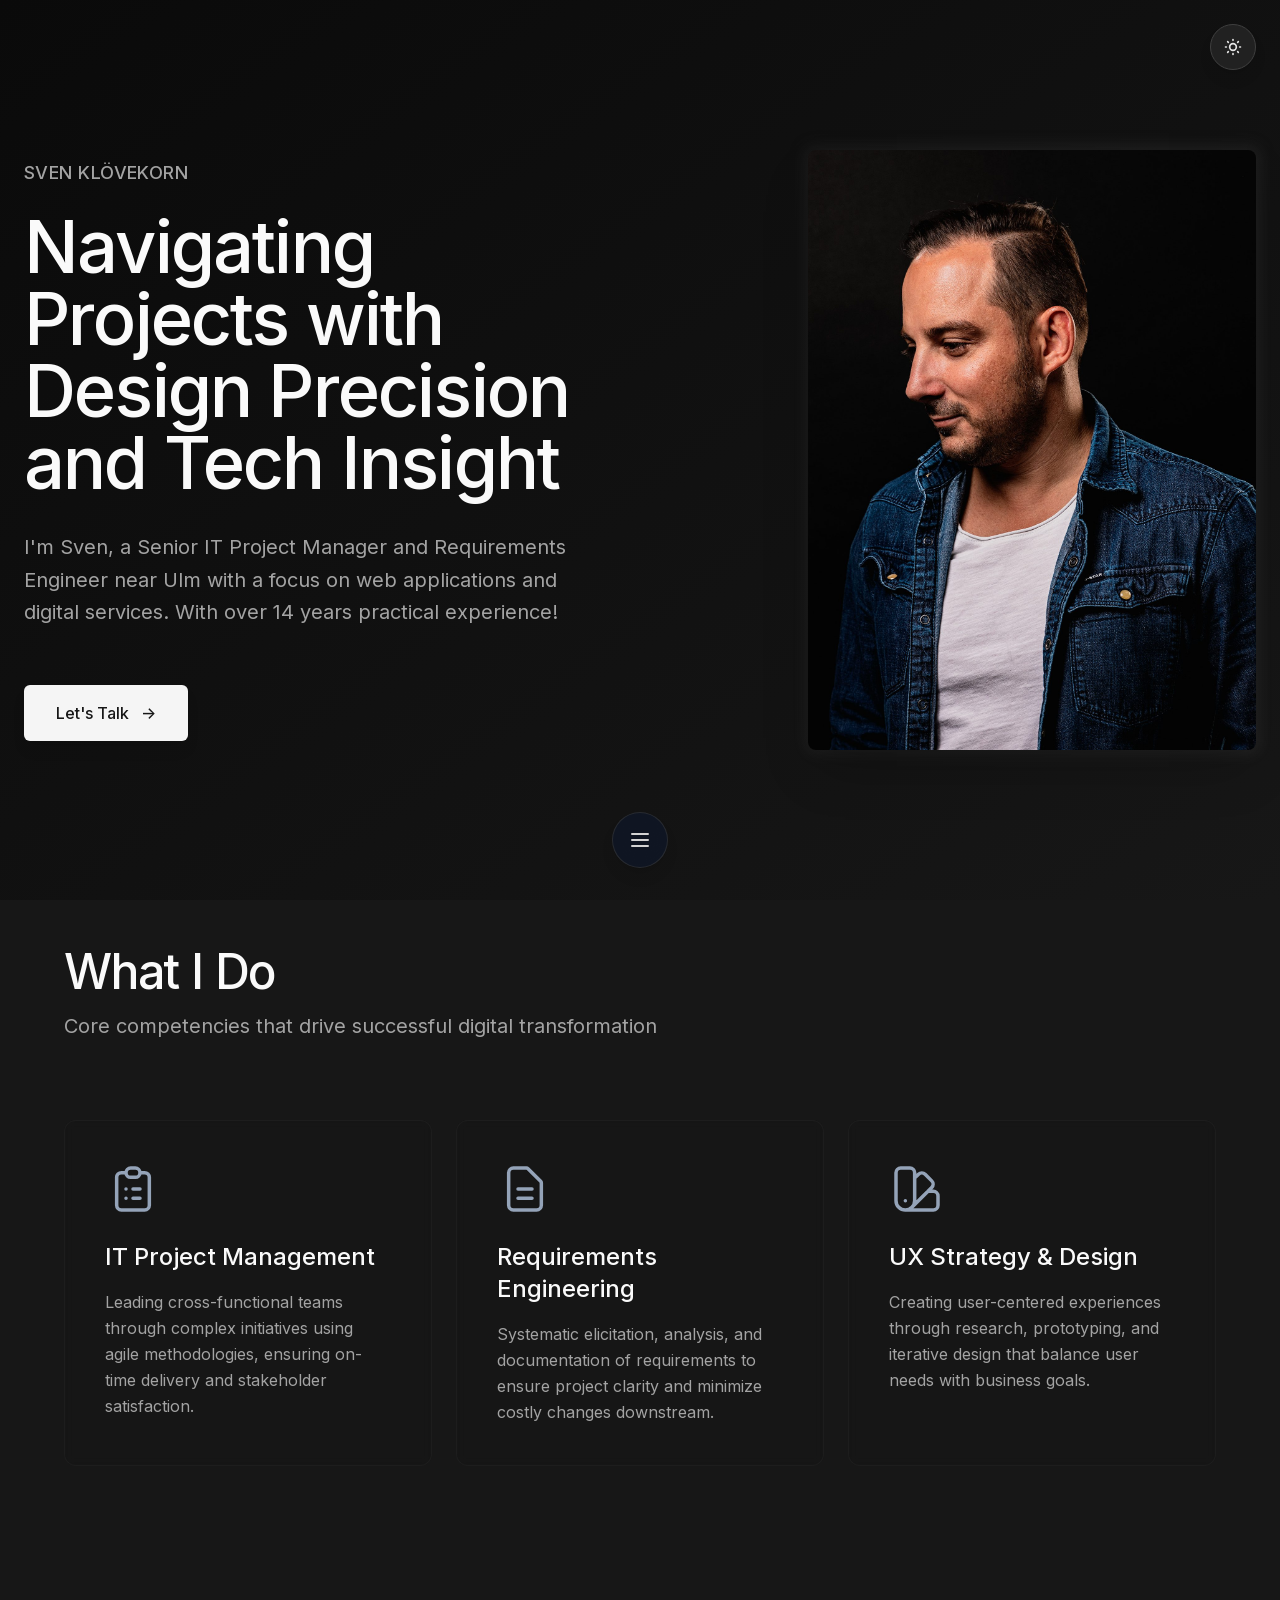
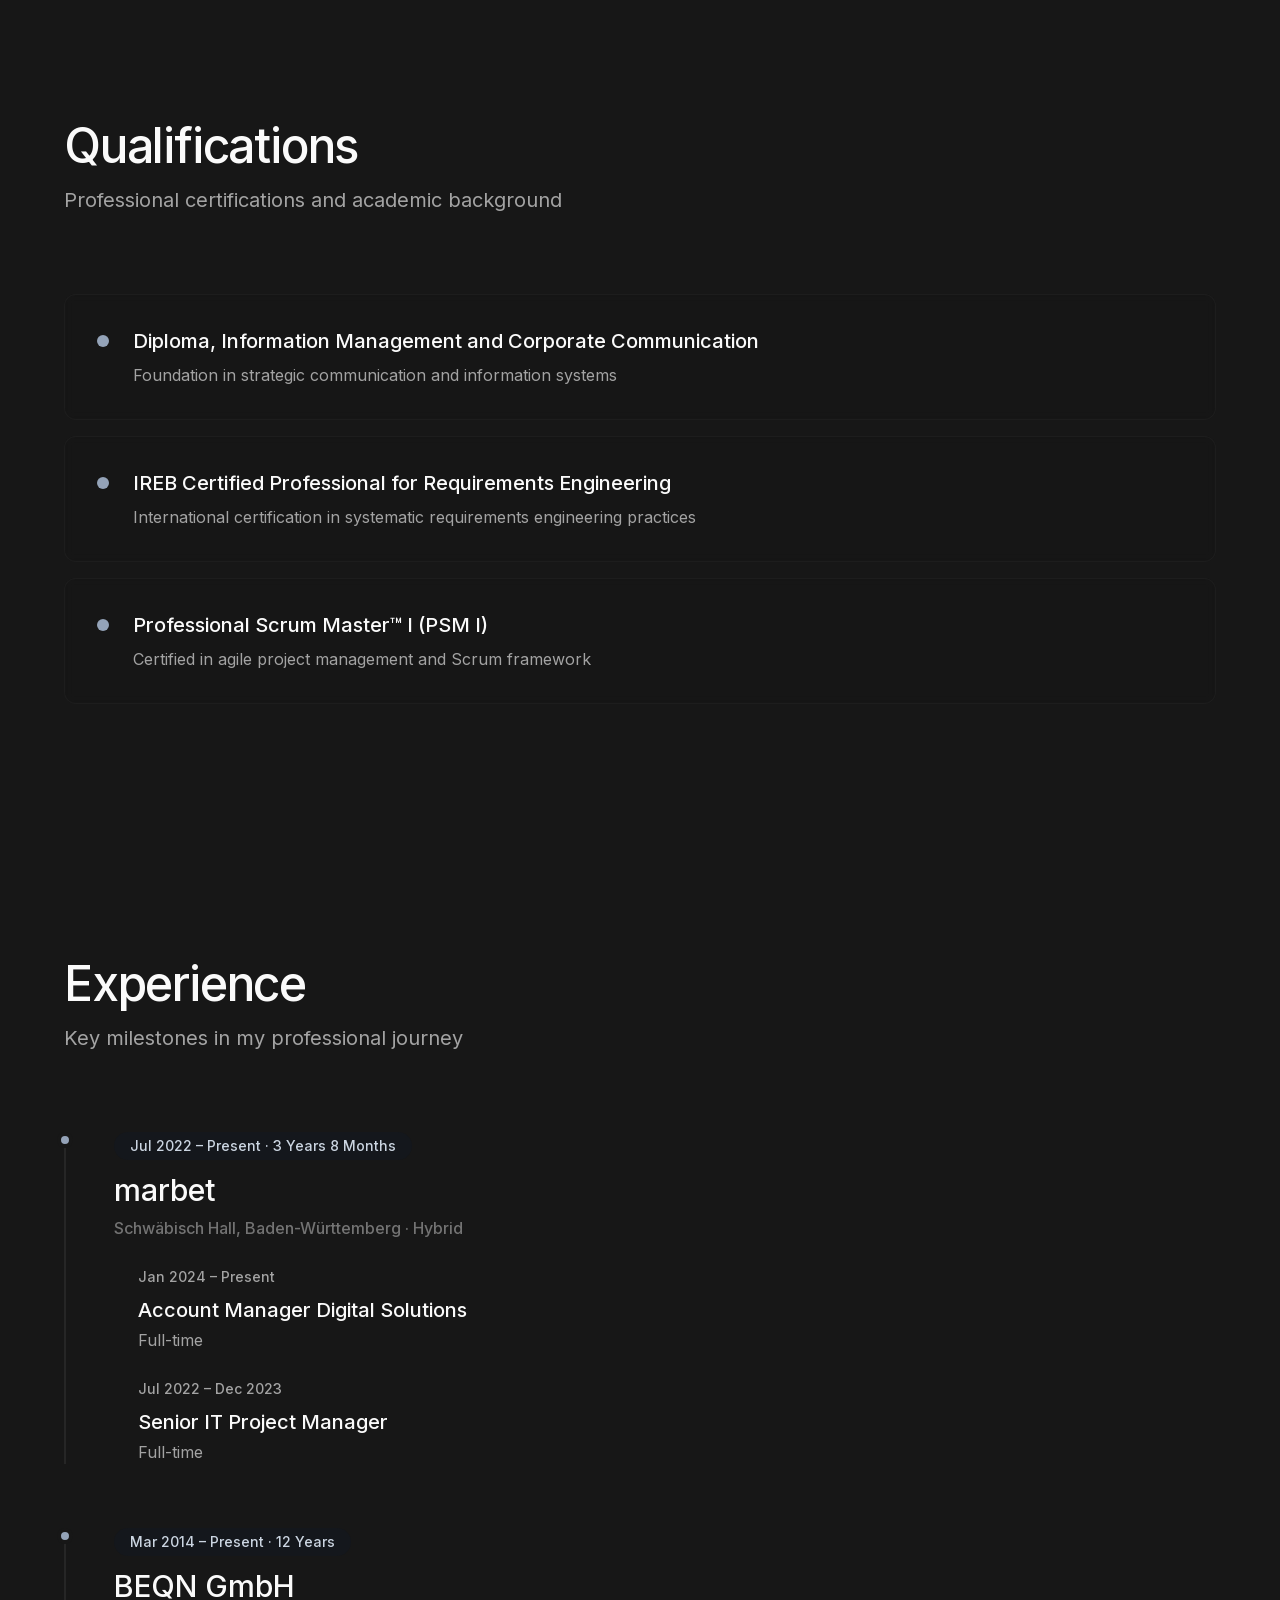
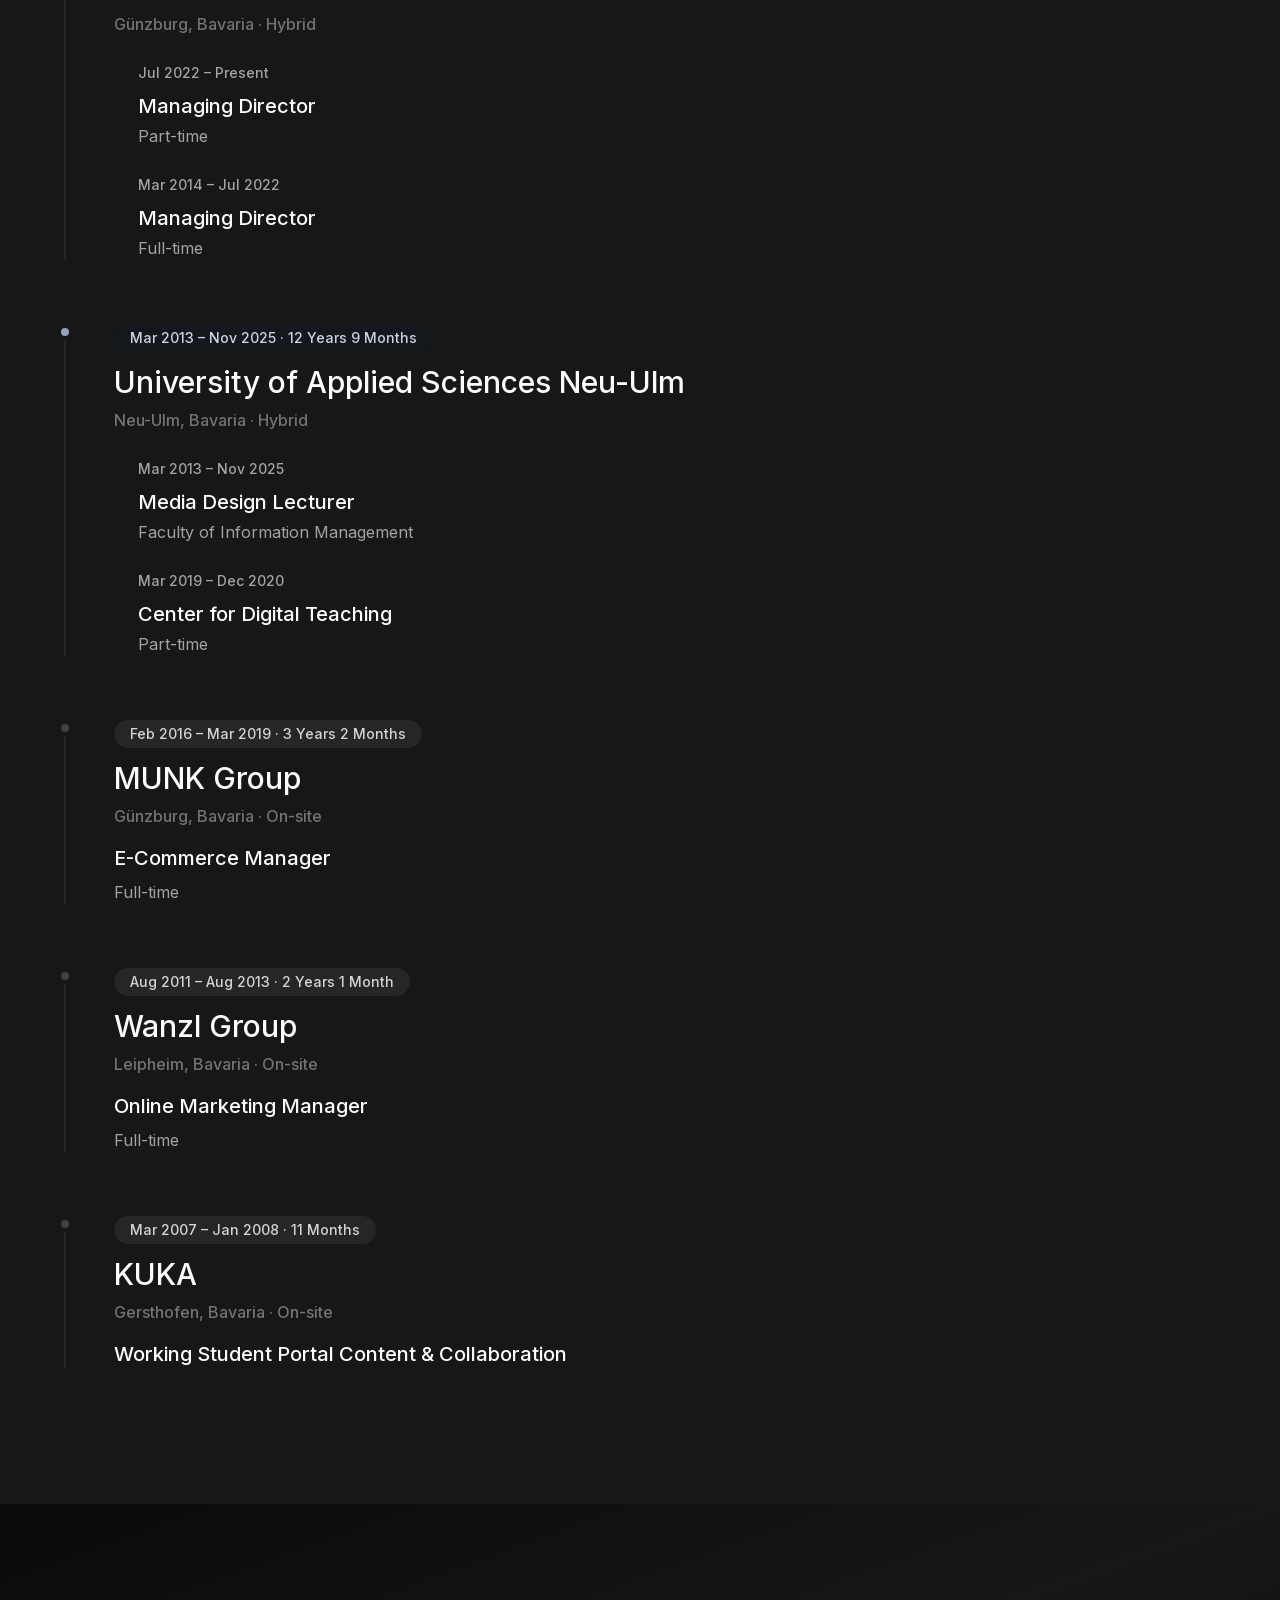
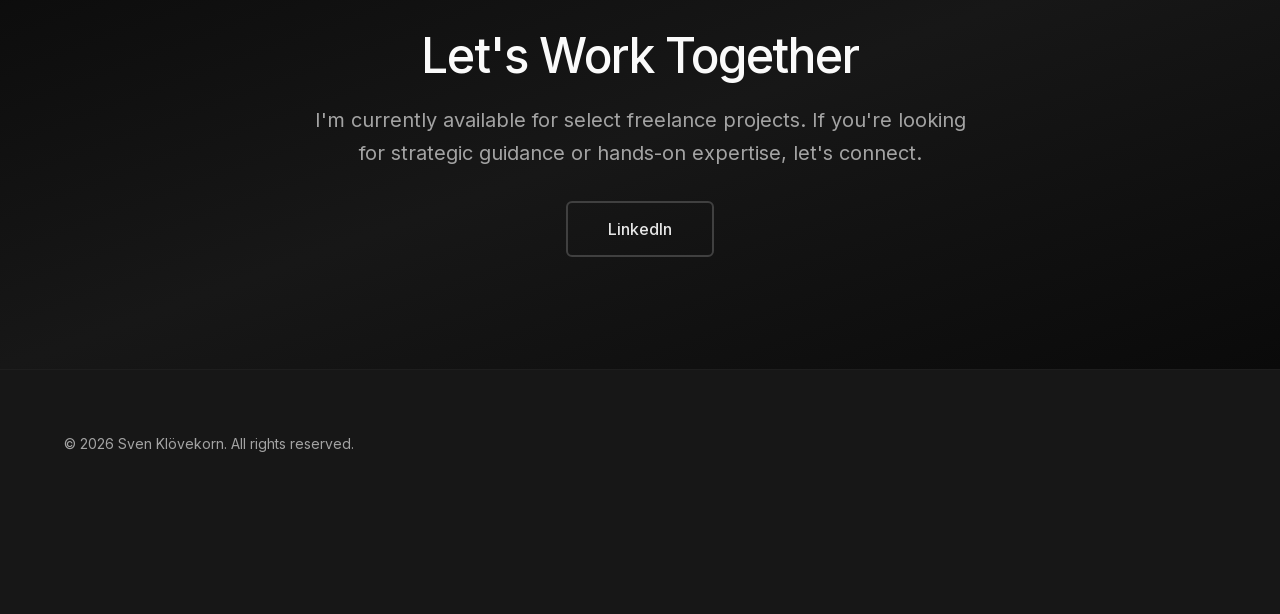
==== index.html @ cd59f56e "-" ====
<!DOCTYPE html>
<html lang="en" class="scroll-smooth">

<head>
    <meta charset="UTF-8">
    <meta name="viewport" content="width=device-width, initial-scale=1.0">
    <title>Sven Klövekorn – IT Project Manager & Requirements Engineer</title>
    <meta name="description"
        content="Senior IT Project Manager and Requirements Engineer near Ulm with focus on web applications and digital services. 14+ years experience.">
    <link rel="icon" type="image/png" href="assets/fav.png">
    <link rel="apple-touch-icon" href="assets/fav.png">
    <link rel="stylesheet" href="css/tailwind.css">
    <link rel="stylesheet" href="css/fonts.css">
    <style>
        * {
            font-family: 'Inter', sans-serif;
        }

        /* Smooth scroll behavior */
        html {
            scroll-behavior: smooth;
        }

        /* Fade-in animation */
        @keyframes fadeIn {
            from {
                opacity: 0;
                transform: translateY(30px);
            }

            to {
                opacity: 1;
                transform: translateY(0);
            }
        }

        .fade-in {
            animation: fadeIn 0.8s ease-out forwards;
        }

        .fade-in-delay {
            animation: fadeIn 0.8s ease-out 0.2s forwards;
            opacity: 0;
        }

        /* Animated underline on hover */
        .link-underline {
            position: relative;
            display: inline-block;
        }

        .link-underline::after {
            content: '';
            position: absolute;
            width: 0;
            height: 2px;
            bottom: -4px;
            left: 0;
            background-color: currentColor;
            transition: width 0.3s ease;
        }

        .link-underline:hover::after {
            width: 100%;
        }

        /* Soft gradient backgrounds */
        .gradient-soft {
            background: linear-gradient(180deg,
                    rgba(248, 250, 252, 0) 0%,
                    rgba(248, 250, 252, 0.5) 50%,
                    rgba(248, 250, 252, 0) 100%);
        }

        .dark .gradient-soft {
            background: linear-gradient(180deg,
                    rgba(15, 23, 42, 0) 0%,
                    rgba(15, 23, 42, 0.5) 50%,
                    rgba(15, 23, 42, 0) 100%);
        }

        /* Card hover lift effect */
        .card-hover {
            transition: all 0.3s cubic-bezier(0.4, 0, 0.2, 1);
        }

        .card-hover:hover {
            transform: translateY(-4px);
            box-shadow: 0 20px 25px -5px rgba(0, 0, 0, 0.05), 0 10px 10px -5px rgba(0, 0, 0, 0.04);
        }

        .dark .card-hover:hover {
            box-shadow: 0 20px 25px -5px rgba(0, 0, 0, 0.3), 0 10px 10px -5px rgba(0, 0, 0, 0.2);
        }

        /* Smooth transitions */
        .transition-smooth {
            transition: all 0.4s cubic-bezier(0.4, 0, 0.2, 1);
        }

        /* Ultra-Smooth Morphing Bubble Navigation - FIXED */
        .nav-bubble-container {
            max-width: 56px;
            max-height: 56px;
            transition: max-width 0.4s cubic-bezier(0.25, 0.46, 0.45, 0.94),
                max-height 0.4s cubic-bezier(0.25, 0.46, 0.45, 0.94);
        }

        .nav-bubble-container.nav-expanded {
            max-width: 800px;
            max-height: 200px;
            transition: max-width 0.7s cubic-bezier(0.25, 0.46, 0.45, 0.94),
                max-height 0.7s cubic-bezier(0.25, 0.46, 0.45, 0.94);
        }

        /* Glassmorphic container - smooth morph */
        .nav-bubble-container>div {
            width: 56px;
            height: 56px;
            transition: width 0.4s cubic-bezier(0.25, 0.46, 0.45, 0.94),
                height 0.4s cubic-bezier(0.25, 0.46, 0.45, 0.94);
        }

        .nav-expanded>div {
            width: auto;
            height: auto;
            transition: width 0.7s cubic-bezier(0.25, 0.46, 0.45, 0.94),
                height 0.7s cubic-bezier(0.25, 0.46, 0.45, 0.94);
        }

        /* Menu toggle button - instant disappear on expand, delayed fade-in on collapse */
        .nav-toggle-wrapper {
            position: absolute;
            inset: 0;
            display: flex;
            align-items: center;
            justify-content: center;
            transition: opacity 0.25s ease-in 0.1s;
        }

        .nav-expanded .nav-toggle-wrapper {
            opacity: 0;
            pointer-events: none;
            transition: opacity 0s;
        }

        /* Navigation content - smooth fade in, fast fade out */
        .nav-content {
            opacity: 0;
            transition: opacity 0.4s ease-in 0.25s;
            pointer-events: none;
        }

        .nav-expanded .nav-content {
            opacity: 1;
            pointer-events: auto;
            transition: opacity 0.2s ease-out;
        }

        /* Staggered animation for nav items - gentle on open, fast on close */
        .nav-item {
            opacity: 0;
            transform: translateY(8px);
            transition: opacity 0.2s ease-out,
                transform 0.2s ease-out;
        }

        /* First item (house) disappears instantly */
        .nav-item:nth-child(1) {
            transition: opacity 0s,
                transform 0s;
        }

        .nav-expanded .nav-item {
            opacity: 1;
            transform: translateY(0);
            transition: opacity 0.35s ease-out,
                transform 0.35s ease-out;
        }

        .nav-expanded .nav-item:nth-child(1) {
            transition-delay: 0s;
        }

        .nav-expanded .nav-item:nth-child(2) {
            transition-delay: 0.4s;
        }

        .nav-expanded .nav-item:nth-child(3) {
            transition-delay: 0.45s;
        }

        .nav-expanded .nav-item:nth-child(4) {
            transition-delay: 0.5s;
        }

        .nav-expanded .nav-item:nth-child(5) {
            transition-delay: 0.55s;
        }

        .nav-expanded .nav-item:nth-child(6) {
            transition-delay: 0.6s;
        }

        /* Menu icon - no rotation, just fade */
        .menu-icon {
            transition: opacity 0.3s ease-in-out;
        }

        .nav-expanded .menu-icon {
            opacity: 0;
        }

        /* Gentle hover effect */
        .nav-bubble-container:not(.nav-expanded):hover {
            transform: scale(1.02);
            transition: transform 0.3s ease-out;
        }

        /* ── Glitch Effect on Hero Portrait ── */
        .glitch-wrapper {
            position: relative;
        }

        .glitch-wrapper::before,
        .glitch-wrapper::after {
            content: '';
            position: absolute;
            inset: 0;
            background: inherit;
            border-radius: inherit;
            opacity: 0;
            pointer-events: none;
            mix-blend-mode: screen;
            transition: opacity 0.2s;
        }

        .glitch-wrapper::before {
            background: linear-gradient(0deg,
                    transparent 0%,
                    rgba(0, 255, 255, 0.15) 2%,
                    transparent 3%,
                    transparent 10%,
                    rgba(255, 0, 80, 0.1) 11%,
                    transparent 12%,
                    transparent 20%,
                    rgba(0, 255, 200, 0.08) 21%,
                    transparent 22%,
                    transparent 50%,
                    rgba(255, 0, 80, 0.12) 51%,
                    transparent 52%,
                    transparent 75%,
                    rgba(0, 255, 255, 0.1) 76%,
                    transparent 77%);
            z-index: 3;
        }

        .glitch-wrapper::after {
            background: repeating-linear-gradient(0deg,
                    transparent,
                    transparent 2px,
                    rgba(0, 0, 0, 0.05) 2px,
                    rgba(0, 0, 0, 0.05) 4px);
            z-index: 4;
        }

        .glitch-wrapper:hover::before {
            opacity: 1;
            animation: glitchOverlay 0.3s steps(4) infinite;
        }

        .glitch-wrapper:hover::after {
            opacity: 1;
            animation: scanlines 0.1s linear infinite;
        }

        /* Glitch image layers */
        .glitch-img {
            position: relative;
        }

        .group:hover .glitch-img {
            animation: glitchShift 0.4s steps(3) infinite;
        }

        /* Red / cyan channel-split shadows on hover */
        .group:hover .glitch-img {
            filter: drop-shadow(2px 0 0 rgba(255, 0, 80, 0.5)) drop-shadow(-2px 0 0 rgba(0, 255, 255, 0.5));
        }

        @keyframes glitchShift {
            0% {
                transform: translate(0);
            }

            20% {
                transform: translate(-3px, 2px);
            }

            40% {
                transform: translate(2px, -1px);
            }

            60% {
                transform: translate(-1px, -2px);
            }

            80% {
                transform: translate(3px, 1px);
            }

            100% {
                transform: translate(0);
            }
        }

        @keyframes glitchOverlay {
            0% {
                clip-path: inset(10% 0 60% 0);
                transform: translate(-4px, 0);
            }

            25% {
                clip-path: inset(40% 0 20% 0);
                transform: translate(4px, 0);
            }

            50% {
                clip-path: inset(70% 0 5% 0);
                transform: translate(-2px, 0);
            }

            75% {
                clip-path: inset(5% 0 80% 0);
                transform: translate(3px, 0);
            }

            100% {
                clip-path: inset(30% 0 30% 0);
                transform: translate(0);
            }
        }

        @keyframes scanlines {
            from {
                background-position: 0 0;
            }

            to {
                background-position: 0 4px;
            }
        }
    </style>
</head>

<body class="bg-white dark:bg-neutral-900 text-neutral-800 dark:text-neutral-200 transition-colors duration-500 pb-24">

    <!-- Theme Toggle -->
    <button id="themeToggle"
        class="fixed top-6 right-6 z-50 p-3 rounded-full bg-white/80 dark:bg-neutral-800/80 backdrop-blur-sm border border-neutral-200 dark:border-neutral-700 hover:scale-110 transition-all duration-300 shadow-lg"
        aria-label="Toggle theme">
        <svg class="w-5 h-5 hidden dark:block text-neutral-200" fill="none" stroke="currentColor" viewBox="0 0 24 24">
            <path stroke-linecap="round" stroke-linejoin="round" stroke-width="2"
                d="M12 3v1m0 16v1m9-9h-1M4 12H3m15.364 6.364l-.707-.707M6.343 6.343l-.707-.707m12.728 0l-.707.707M6.343 17.657l-.707.707M16 12a4 4 0 11-8 0 4 4 0 018 0z">
            </path>
        </svg>
        <svg class="w-5 h-5 block dark:hidden text-neutral-800" fill="none" stroke="currentColor" viewBox="0 0 24 24">
            <path stroke-linecap="round" stroke-linejoin="round" stroke-width="2"
                d="M20.354 15.354A9 9 0 018.646 3.646 9.003 9.003 0 0012 21a9.003 9.003 0 008.354-5.646z"></path>
        </svg>
    </button>

    <!-- Hero Section -->
    <section id="hero" class="relative min-h-screen flex items-center px-6 py-20 overflow-hidden">
        <!-- Subtle gradient background -->
        <div
            class="absolute inset-0 bg-gradient-to-br from-neutral-50 via-white to-neutral-50 dark:from-neutral-950 dark:to-neutral-900">
        </div>

        <div class="relative max-w-7xl mx-auto w-full">
            <div class="grid lg:grid-cols-2 gap-12 lg:gap-16 items-center">
                <!-- Text Content -->
                <div class="space-y-8 fade-in order-2 lg:order-1">
                    <div class="space-y-6">
                        <p class="text-lg font-medium text-neutral-600 dark:text-neutral-400 tracking-wide uppercase">
                            Sven Klövekorn
                        </p>
                        <h1
                            class="font-display text-5xl md:text-6xl lg:text-7xl font-medium text-neutral-900 dark:text-neutral-50 leading-[1.1] tracking-tight">
                            Navigating Projects with Design Precision and Tech Insight
                        </h1>
                    </div>
                    <p class="text-xl text-neutral-600 dark:text-neutral-400 leading-relaxed max-w-xl">
                        I'm Sven, a Senior IT Project Manager and Requirements Engineer near Ulm with a focus on web
                        applications and digital services. With over 14 years practical experience!
                    </p>
                    <div class="flex flex-wrap gap-4 pt-6">
                        <a href="#contact"
                            class="group px-8 py-4 bg-neutral-900 dark:bg-neutral-100 text-white dark:text-neutral-900 rounded-md hover:bg-neutral-800 dark:hover:bg-neutral-200 transition-all duration-300 font-medium shadow-lg hover:shadow-xl hover:scale-105">
                            Let's Talk
                            <span class="inline-block ml-2 group-hover:translate-x-1 transition-transform">→</span>
                        </a>
                      <!--  <a href="#projects"
                            class="px-8 py-4 border-2 border-neutral-300 dark:border-neutral-700 rounded-md hover:bg-neutral-50 dark:hover:bg-neutral-800 hover:border-neutral-400 dark:hover:border-neutral-600 transition-all duration-300 font-medium">
                            View Work
                        </a>-->
                    </div>
                </div>

                <!-- Portrait Image - Larger, 50% width on desktop -->
                <div class="flex justify-center lg:justify-end fade-in-delay order-1 lg:order-2">
                    <div class="relative group">
                        <div
                            class="absolute -inset-1 bg-gradient-to-r from-neutral-200 to-neutral-300 dark:from-neutral-700 dark:to-neutral-600 rounded-lg blur opacity-25 group-hover:opacity-40 transition duration-500">
                        </div>
                        <div
                            class="relative w-full max-w-md lg:w-[500px] lg:h-[600px] rounded-lg overflow-hidden shadow-2xl glitch-wrapper">
                            <img src="assets/sven-kloevekorn-privat.jpg" alt="Sven Klövekorn"
                                class="w-full h-full object-cover glitch-img">
                        </div>
                    </div>
                </div>
            </div>
        </div>
    </section>

    <!-- Services Section - Overlapping with soft background -->
    <section id="services" class="relative px-6 py-32 -mt-20">

        <div class="relative max-w-6xl mx-auto">
            <div class="mb-20 fade-in">
                <h2
                    class="font-display text-4xl md:text-5xl font-medium text-neutral-900 dark:text-neutral-50 mb-4 tracking-tight">
                    What I Do</h2>
                <p class="text-xl text-neutral-600 dark:text-neutral-400 max-w-2xl">Core competencies that drive
                    successful digital transformation</p>
            </div>

            <div class="grid md:grid-cols-3 gap-6">
                <div
                    class="group p-10 bg-white/60 dark:bg-neutral-900/60 backdrop-blur-sm rounded-xl border border-neutral-200/50 dark:border-neutral-800/50 card-hover">
                    <div
                        class="w-14 h-14 mb-6 text-accent-600 dark:text-accent-400 transition-transform duration-300 group-hover:scale-110">
                        <svg fill="none" stroke="currentColor" viewBox="0 0 24 24">
                            <path stroke-linecap="round" stroke-linejoin="round" stroke-width="1.5"
                                d="M9 5H7a2 2 0 00-2 2v12a2 2 0 002 2h10a2 2 0 002-2V7a2 2 0 00-2-2h-2M9 5a2 2 0 002 2h2a2 2 0 002-2M9 5a2 2 0 012-2h2a2 2 0 012 2m-3 7h3m-3 4h3m-6-4h.01M9 16h.01">
                            </path>
                        </svg>
                    </div>
                    <h3 class="text-2xl font-medium text-neutral-900 dark:text-neutral-50 mb-4">IT Project Management
                    </h3>
                    <p class="text-neutral-600 dark:text-neutral-400 leading-relaxed">Leading cross-functional teams
                        through complex initiatives using agile methodologies, ensuring on-time delivery and stakeholder
                        satisfaction.</p>
                </div>

                <div
                    class="group p-10 bg-white/60 dark:bg-neutral-900/60 backdrop-blur-sm rounded-xl border border-neutral-200/50 dark:border-neutral-800/50 card-hover">
                    <div
                        class="w-14 h-14 mb-6 text-accent-600 dark:text-accent-400 transition-transform duration-300 group-hover:scale-110">
                        <svg fill="none" stroke="currentColor" viewBox="0 0 24 24">
                            <path stroke-linecap="round" stroke-linejoin="round" stroke-width="1.5"
                                d="M9 12h6m-6 4h6m2 5H7a2 2 0 01-2-2V5a2 2 0 012-2h5.586a1 1 0 01.707.293l5.414 5.414a1 1 0 01.293.707V19a2 2 0 01-2 2z">
                            </path>
                        </svg>
                    </div>
                    <h3 class="text-2xl font-medium text-neutral-900 dark:text-neutral-50 mb-4">Requirements Engineering
                    </h3>
                    <p class="text-neutral-600 dark:text-neutral-400 leading-relaxed">Systematic elicitation, analysis,
                        and documentation of requirements to ensure project clarity and minimize costly changes
                        downstream.</p>
                </div>

                <div
                    class="group p-10 bg-white/60 dark:bg-neutral-900/60 backdrop-blur-sm rounded-xl border border-neutral-200/50 dark:border-neutral-800/50 card-hover">
                    <div
                        class="w-14 h-14 mb-6 text-accent-600 dark:text-accent-400 transition-transform duration-300 group-hover:scale-110">
                        <svg fill="none" stroke="currentColor" viewBox="0 0 24 24">
                            <path stroke-linecap="round" stroke-linejoin="round" stroke-width="1.5"
                                d="M7 21a4 4 0 01-4-4V5a2 2 0 012-2h4a2 2 0 012 2v12a4 4 0 01-4 4zm0 0h12a2 2 0 002-2v-4a2 2 0 00-2-2h-2.343M11 7.343l1.657-1.657a2 2 0 012.828 0l2.829 2.829a2 2 0 010 2.828l-8.486 8.485M7 17h.01">
                            </path>
                        </svg>
                    </div>
                    <h3 class="text-2xl font-medium text-neutral-900 dark:text-neutral-50 mb-4">UX Strategy & Design
                    </h3>
                    <p class="text-neutral-600 dark:text-neutral-400 leading-relaxed">Creating user-centered experiences
                        through research, prototyping, and iterative design that balance user needs with business goals.
                    </p>
                </div>
            </div>
        </div>
    </section>

    <!-- Qualifications Section -->
    <section class="relative px-6 py-32">
        <div class="max-w-6xl mx-auto">
            <div class="mb-20 fade-in">
                <h2
                    class="font-display text-4xl md:text-5xl font-medium text-neutral-900 dark:text-neutral-50 mb-4 tracking-tight">
                    Qualifications</h2>
                <p class="text-xl text-neutral-600 dark:text-neutral-400">Professional certifications and academic
                    background</p>
            </div>

            <div class="space-y-4">
                <div
                    class="group flex items-start gap-6 p-8 bg-white/60 dark:bg-neutral-900/60 backdrop-blur-sm rounded-xl border border-neutral-200/50 dark:border-neutral-800/50 transition-smooth hover:bg-white dark:hover:bg-neutral-900">
                    <div
                        class="w-3 h-3 mt-2 rounded-full bg-accent-600 dark:bg-accent-400 flex-shrink-0 group-hover:scale-125 transition-transform">
                    </div>
                    <div>
                        <h3 class="text-xl font-medium text-neutral-900 dark:text-neutral-50 mb-2">Diploma, Information
                            Management and Corporate Communication</h3>
                        <p class="text-neutral-600 dark:text-neutral-400">Foundation in strategic communication and
                            information systems</p>
                    </div>
                </div>

                <div
                    class="group flex items-start gap-6 p-8 bg-white/60 dark:bg-neutral-900/60 backdrop-blur-sm rounded-xl border border-neutral-200/50 dark:border-neutral-800/50 transition-smooth hover:bg-white dark:hover:bg-neutral-900">
                    <div
                        class="w-3 h-3 mt-2 rounded-full bg-accent-600 dark:bg-accent-400 flex-shrink-0 group-hover:scale-125 transition-transform">
                    </div>
                    <div>
                        <h3 class="text-xl font-medium text-neutral-900 dark:text-neutral-50 mb-2">IREB Certified
                            Professional for Requirements Engineering</h3>
                        <p class="text-neutral-600 dark:text-neutral-400">International certification in systematic
                            requirements engineering practices</p>
                    </div>
                </div>

                <div
                    class="group flex items-start gap-6 p-8 bg-white/60 dark:bg-neutral-900/60 backdrop-blur-sm rounded-xl border border-neutral-200/50 dark:border-neutral-800/50 transition-smooth hover:bg-white dark:hover:bg-neutral-900">
                    <div
                        class="w-3 h-3 mt-2 rounded-full bg-accent-600 dark:bg-accent-400 flex-shrink-0 group-hover:scale-125 transition-transform">
                    </div>
                    <div>
                        <h3 class="text-xl font-medium text-neutral-900 dark:text-neutral-50 mb-2">Professional Scrum
                            Master™ I (PSM I)</h3>
                        <p class="text-neutral-600 dark:text-neutral-400">Certified in agile project management and
                            Scrum framework</p>
                    </div>
                </div>
            </div>
        </div>
    </section>

    <!-- Experience Timeline -->
    <section id="experience" class="relative px-6 py-32">

        <div class="relative max-w-6xl mx-auto">
            <div class="mb-20 fade-in">
                <h2
                    class="font-display text-4xl md:text-5xl font-medium text-neutral-900 dark:text-neutral-50 mb-4 tracking-tight">
                    Experience</h2>
                <p class="text-xl text-neutral-600 dark:text-neutral-400">Key milestones in my professional journey</p>
            </div>

            <div class="space-y-16">
                <!-- marbet Group - 3 Years 8 Months -->
                <div class="relative pl-12 border-l-2 border-neutral-200 dark:border-neutral-800 group">
                    <div
                        class="absolute -left-[9px] top-0 w-4 h-4 rounded-full bg-accent-600 dark:bg-accent-400 border-4 border-white dark:border-neutral-900 group-hover:scale-150 transition-transform">
                    </div>
                    <div class="mb-3">
                        <span
                            class="inline-block px-4 py-1 text-sm font-medium bg-accent-100 dark:bg-accent-900/30 text-accent-700 dark:text-accent-300 rounded-full">Jul
                            2022 – Present · 3 Years 8 Months</span>
                    </div>
                    <h3 class="text-3xl font-medium text-neutral-900 dark:text-neutral-50 mb-2">marbet</h3>
                    <p class="text-neutral-500 dark:text-neutral-500 mb-6 font-medium">Schwäbisch Hall,
                        Baden-Württemberg · Hybrid</p>

                    <!-- Nested positions -->
                    <div class="space-y-6 ml-2 pl-4">
                        <div>
                            <div class="mb-2">
                                <span class="text-sm text-neutral-600 dark:text-neutral-400 font-medium">Jan 2024 –
                                    Present</span>
                            </div>
                            <h4 class="text-xl font-medium text-neutral-900 dark:text-neutral-50 mb-1">Account Manager
                                Digital Solutions</h4>
                            <p class="text-neutral-600 dark:text-neutral-400">Full-time</p>
                        </div>

                        <div>
                            <div class="mb-2">
                                <span class="text-sm text-neutral-600 dark:text-neutral-400 font-medium">Jul 2022 –
                                    Dec 2023</span>
                            </div>
                            <h4 class="text-xl font-medium text-neutral-900 dark:text-neutral-50 mb-1">Senior IT Project
                                Manager</h4>
                            <p class="text-neutral-600 dark:text-neutral-400">Full-time</p>
                        </div>
                    </div>
                </div>

                <!-- BEQN GmbH - 12 Years -->
                <div class="relative pl-12 border-l-2 border-neutral-200 dark:border-neutral-800 group">
                    <div
                        class="absolute -left-[9px] top-0 w-4 h-4 rounded-full bg-accent-600 dark:bg-accent-400 border-4 border-white dark:border-neutral-900 group-hover:scale-150 transition-transform">
                    </div>
                    <div class="mb-3">
                        <span
                            class="inline-block px-4 py-1 text-sm font-medium bg-accent-100 dark:bg-accent-900/30 text-accent-700 dark:text-accent-300 rounded-full">Mar
                            2014 – Present · 12 Years</span>
                    </div>
                    <h3 class="text-3xl font-medium text-neutral-900 dark:text-neutral-50 mb-2">BEQN GmbH</h3>
                    <p class="text-neutral-500 dark:text-neutral-500 mb-6 font-medium">Günzburg, Bavaria · Hybrid</p>

                    <!-- Nested positions -->
                    <div class="space-y-6 ml-2 pl-4">
                        <div>
                            <div class="mb-2">
                                <span class="text-sm text-neutral-600 dark:text-neutral-400 font-medium">Jul 2022 –
                                    Present</span>
                            </div>
                            <h4 class="text-xl font-medium text-neutral-900 dark:text-neutral-50 mb-1">Managing Director
                            </h4>
                            <p class="text-neutral-600 dark:text-neutral-400">Part-time</p>
                        </div>

                        <div>
                            <div class="mb-2">
                                <span class="text-sm text-neutral-600 dark:text-neutral-400 font-medium">Mar 2014 –
                                    Jul 2022</span>
                            </div>
                            <h4 class="text-xl font-medium text-neutral-900 dark:text-neutral-50 mb-1">Managing Director
                            </h4>
                            <p class="text-neutral-600 dark:text-neutral-400">Full-time</p>
                        </div>
                    </div>
                </div>

                <!-- University of Applied Sciences Neu-Ulm - 12 Years 9 Months -->
                <div class="relative pl-12 border-l-2 border-neutral-200 dark:border-neutral-800 group">
                    <div
                        class="absolute -left-[9px] top-0 w-4 h-4 rounded-full bg-accent-600 dark:bg-accent-400 border-4 border-white dark:border-neutral-900 group-hover:scale-150 transition-transform">
                    </div>
                    <div class="mb-3">
                        <span
                            class="inline-block px-4 py-1 text-sm font-medium bg-accent-100 dark:bg-accent-900/30 text-accent-700 dark:text-accent-300 rounded-full">Mar
                            2013 – Nov 2025 · 12 Years 9 Months</span>
                    </div>
                    <h3 class="text-3xl font-medium text-neutral-900 dark:text-neutral-50 mb-2">University of Applied Sciences Neu-Ulm</h3>
                    <p class="text-neutral-500 dark:text-neutral-500 mb-6 font-medium">Neu-Ulm, Bavaria · Hybrid</p>

                    <!-- Nested positions -->
                    <div class="space-y-6 ml-2 pl-4">
                        <div>
                            <div class="mb-2">
                                <span class="text-sm text-neutral-600 dark:text-neutral-400 font-medium">Mar 2013 –
                                    Nov 2025</span>
                            </div>
                            <h4 class="text-xl font-medium text-neutral-900 dark:text-neutral-50 mb-1">Media Design Lecturer</h4>
                            <p class="text-neutral-600 dark:text-neutral-400">Faculty of Information Management</p>
                        </div>

                        <div>
                            <div class="mb-2">
                                <span class="text-sm text-neutral-600 dark:text-neutral-400 font-medium">Mar 2019 –
                                    Dec 2020</span>
                            </div>
                            <h4 class="text-xl font-medium text-neutral-900 dark:text-neutral-50 mb-1">Center for Digital Teaching
                            </h4>
                            <p class="text-neutral-600 dark:text-neutral-400">Part-time</p>
                        </div>
                    </div>
                </div>

                <!-- MUNK Group - 3 Years 2 Months -->
                <div class="relative pl-12 border-l-2 border-neutral-200 dark:border-neutral-800 group">
                    <div
                        class="absolute -left-[9px] top-0 w-4 h-4 rounded-full bg-neutral-300 dark:bg-neutral-700 border-4 border-white dark:border-neutral-900 group-hover:scale-150 transition-transform">
                    </div>
                    <div class="mb-3">
                        <span
                            class="inline-block px-4 py-1 text-sm font-medium bg-neutral-100 dark:bg-neutral-800 text-neutral-700 dark:text-neutral-300 rounded-full">Feb
                            2016 – Mar 2019 · 3 Years 2 Months</span>
                    </div>
                    <h3 class="text-3xl font-medium text-neutral-900 dark:text-neutral-50 mb-2">MUNK Group</h3>
                    <p class="text-neutral-500 dark:text-neutral-500 mb-2 font-medium">Günzburg, Bavaria · On-site</p>

                    <div class="mt-4">
                        <h4 class="text-xl font-medium text-neutral-900 dark:text-neutral-50 mb-2">E-Commerce Manager
                        </h4>
                        <p class="text-neutral-600 dark:text-neutral-400">Full-time</p>
                    </div>
                </div>

                <!-- Wanzl Group - 2 Years 1 Month -->
                <div class="relative pl-12 border-l-2 border-neutral-200 dark:border-neutral-800 group">
                    <div
                        class="absolute -left-[9px] top-0 w-4 h-4 rounded-full bg-neutral-300 dark:bg-neutral-700 border-4 border-white dark:border-neutral-900 group-hover:scale-150 transition-transform">
                    </div>
                    <div class="mb-3">
                        <span
                            class="inline-block px-4 py-1 text-sm font-medium bg-neutral-100 dark:bg-neutral-800 text-neutral-700 dark:text-neutral-300 rounded-full">Aug
                            2011 – Aug 2013 · 2 Years 1 Month</span>
                    </div>
                    <h3 class="text-3xl font-medium text-neutral-900 dark:text-neutral-50 mb-2">Wanzl Group</h3>
                    <p class="text-neutral-500 dark:text-neutral-500 mb-2 font-medium">Leipheim, Bavaria · On-site</p>

                    <div class="mt-4">
                        <h4 class="text-xl font-medium text-neutral-900 dark:text-neutral-50 mb-2">Online Marketing
                            Manager</h4>
                        <p class="text-neutral-600 dark:text-neutral-400">Full-time</p>
                    </div>
                </div>

                <!-- KUKA - 11 Months -->
                <div class="relative pl-12 border-l-2 border-neutral-200 dark:border-neutral-800 group">
                    <div
                        class="absolute -left-[9px] top-0 w-4 h-4 rounded-full bg-neutral-300 dark:bg-neutral-700 border-4 border-white dark:border-neutral-900 group-hover:scale-150 transition-transform">
                    </div>
                    <div class="mb-3">
                        <span
                            class="inline-block px-4 py-1 text-sm font-medium bg-neutral-100 dark:bg-neutral-800 text-neutral-700 dark:text-neutral-300 rounded-full">Mar
                            2007 – Jan 2008 · 11 Months</span>
                    </div>
                    <h3 class="text-3xl font-medium text-neutral-900 dark:text-neutral-50 mb-2">KUKA</h3>
                    <p class="text-neutral-500 dark:text-neutral-500 mb-2 font-medium">Gersthofen, Bavaria · On-site</p>

                    <div class="mt-4">
                        <h4 class="text-xl font-medium text-neutral-900 dark:text-neutral-50 mb-2">Working Student Portal Content & Collaboration
                        </h4>
                    </div>
                </div>
            </div>
        </div>
    </section>

    <!-- Projects Section
    <section id="projects" class="relative px-6 py-32">
        <div class="max-w-6xl mx-auto">
            <div class="mb-20 fade-in">
                <h2
                    class="font-display text-4xl md:text-5xl font-medium text-neutral-900 dark:text-neutral-50 mb-4 tracking-tight">
                    Selected Projects</h2>
                <p class="text-xl text-neutral-600 dark:text-neutral-400">Recent work that demonstrates impact and
                    expertise</p>
            </div>

            <div class="grid md:grid-cols-2 gap-8">
                <div
                    class="group bg-white/60 dark:bg-neutral-900/60 backdrop-blur-sm rounded-xl overflow-hidden border border-neutral-200/50 dark:border-neutral-800/50 card-hover">
                    <div
                        class="h-56 bg-gradient-to-br from-neutral-100 to-neutral-200 dark:from-neutral-800 dark:to-neutral-900">
                    </div>
                    <div class="p-8">
                        <div class="flex flex-wrap gap-2 mb-5">
                            <span
                                class="px-3 py-1 text-xs font-medium bg-accent-100 dark:bg-accent-900/30 text-accent-700 dark:text-accent-300 rounded-full">UX
                                Strategy</span>
                            <span
                                class="px-3 py-1 text-xs font-medium bg-accent-100 dark:bg-accent-900/30 text-accent-700 dark:text-accent-300 rounded-full">Digital
                                Banking</span>
                        </div>
                        <h3 class="text-2xl font-medium text-neutral-900 dark:text-neutral-50 mb-4">Next-Gen Banking
                            Platform</h3>
                        <p class="text-neutral-600 dark:text-neutral-400 mb-5 leading-relaxed">Led UX strategy for a
                            complete digital banking redesign serving 2M+ users. Increased customer satisfaction by 42%
                            and reduced support tickets by 28%.</p>
                        <p class="text-sm text-accent-600 dark:text-accent-400 font-medium">Role: Lead UX Strategist &
                            Project Manager</p>
                    </div>
                </div>

                <div
                    class="group bg-white/60 dark:bg-neutral-900/60 backdrop-blur-sm rounded-xl overflow-hidden border border-neutral-200/50 dark:border-neutral-800/50 card-hover">
                    <div
                        class="h-56 bg-gradient-to-br from-neutral-100 to-neutral-200 dark:from-neutral-800 dark:to-neutral-900">
                    </div>
                    <div class="p-8">
                        <div class="flex flex-wrap gap-2 mb-5">
                            <span
                                class="px-3 py-1 text-xs font-medium bg-accent-100 dark:bg-accent-900/30 text-accent-700 dark:text-accent-300 rounded-full">Requirements
                                Engineering</span>
                            <span
                                class="px-3 py-1 text-xs font-medium bg-accent-100 dark:bg-accent-900/30 text-accent-700 dark:text-accent-300 rounded-full">Healthcare</span>
                        </div>
                        <h3 class="text-2xl font-medium text-neutral-900 dark:text-neutral-50 mb-4">Patient Management
                            System</h3>
                        <p class="text-neutral-600 dark:text-neutral-400 mb-5 leading-relaxed">Architected requirements
                            for a HIPAA-compliant patient management system. Delivered on time and 15% under budget, now
                            used by 50+ healthcare facilities.</p>
                        <p class="text-sm text-accent-600 dark:text-accent-400 font-medium">Role: Requirements Engineer
                            & Technical Lead</p>
                    </div>
                </div>

                <div
                    class="group bg-white/60 dark:bg-neutral-900/60 backdrop-blur-sm rounded-xl overflow-hidden border border-neutral-200/50 dark:border-neutral-800/50 card-hover">
                    <div
                        class="h-56 bg-gradient-to-br from-neutral-100 to-neutral-200 dark:from-neutral-800 dark:to-neutral-900">
                    </div>
                    <div class="p-8">
                        <div class="flex flex-wrap gap-2 mb-5">
                            <span
                                class="px-3 py-1 text-xs font-medium bg-accent-100 dark:bg-accent-900/30 text-accent-700 dark:text-accent-300 rounded-full">Agile
                                Delivery</span>
                            <span
                                class="px-3 py-1 text-xs font-medium bg-accent-100 dark:bg-accent-900/30 text-accent-700 dark:text-accent-300 rounded-full">E-Commerce</span>
                        </div>
                        <h3 class="text-2xl font-medium text-neutral-900 dark:text-neutral-50 mb-4">Omnichannel Retail
                            Platform</h3>
                        <p class="text-neutral-600 dark:text-neutral-400 mb-5 leading-relaxed">Managed agile
                            transformation and platform migration for a leading retailer. Achieved 99.9% uptime during
                            transition and 60% improvement in page load times.</p>
                        <p class="text-sm text-accent-600 dark:text-accent-400 font-medium">Role: Scrum Master &
                            Delivery Manager</p>
                    </div>
                </div>

                <div
                    class="group bg-white/60 dark:bg-neutral-900/60 backdrop-blur-sm rounded-xl overflow-hidden border border-neutral-200/50 dark:border-neutral-800/50 card-hover">
                    <div
                        class="h-56 bg-gradient-to-br from-neutral-100 to-neutral-200 dark:from-neutral-800 dark:to-neutral-900">
                    </div>
                    <div class="p-8">
                        <div class="flex flex-wrap gap-2 mb-5">
                            <span
                                class="px-3 py-1 text-xs font-medium bg-accent-100 dark:bg-accent-900/30 text-accent-700 dark:text-accent-300 rounded-full">Software
                                Conception</span>
                            <span
                                class="px-3 py-1 text-xs font-medium bg-accent-100 dark:bg-accent-900/30 text-accent-700 dark:text-accent-300 rounded-full">SaaS</span>
                        </div>
                        <h3 class="text-2xl font-medium text-neutral-900 dark:text-neutral-50 mb-4">Enterprise Analytics
                            Dashboard</h3>
                        <p class="text-neutral-600 dark:text-neutral-400 mb-5 leading-relaxed">Conceived and designed a
                            real-time analytics platform processing 10M+ events daily. Product achieved product-market
                            fit within 6 months of launch.</p>
                        <p class="text-sm text-accent-600 dark:text-accent-400 font-medium">Role: Product Architect &
                            Strategy Consultant</p>
                    </div>
                </div>
            </div>
        </div>
    </section>
-->
    <!-- Client Logos
    <section id="clients" class="relative px-6 py-32">

        <div class="relative max-w-6xl mx-auto">
            <div class="mb-20 text-center fade-in">
                <h2
                    class="font-display text-4xl md:text-5xl font-medium text-neutral-900 dark:text-neutral-50 mb-4 tracking-tight">
                    Trusted By</h2>
                <p class="text-xl text-neutral-600 dark:text-neutral-400">Organizations I've partnered with</p>
            </div>

            <div class="grid grid-cols-2 md:grid-cols-4 gap-6">
                <div
                    class="h-32 flex items-center justify-center bg-white/60 dark:bg-neutral-900/60 backdrop-blur-sm rounded-xl border border-neutral-200/50 dark:border-neutral-800/50 transition-smooth hover:bg-white dark:hover:bg-neutral-900">
                    <div class="text-neutral-300 dark:text-neutral-700 font-light text-xl">CLIENT A</div>
                </div>
                <div
                    class="h-32 flex items-center justify-center bg-white/60 dark:bg-neutral-900/60 backdrop-blur-sm rounded-xl border border-neutral-200/50 dark:border-neutral-800/50 transition-smooth hover:bg-white dark:hover:bg-neutral-900">
                    <div class="text-neutral-300 dark:text-neutral-700 font-light text-xl">CLIENT B</div>
                </div>
                <div
                    class="h-32 flex items-center justify-center bg-white/60 dark:bg-neutral-900/60 backdrop-blur-sm rounded-xl border border-neutral-200/50 dark:border-neutral-800/50 transition-smooth hover:bg-white dark:hover:bg-neutral-900">
                    <div class="text-neutral-300 dark:text-neutral-700 font-light text-xl">CLIENT C</div>
                </div>
                <div
                    class="h-32 flex items-center justify-center bg-white/60 dark:bg-neutral-900/60 backdrop-blur-sm rounded-xl border border-neutral-200/50 dark:border-neutral-800/50 transition-smooth hover:bg-white dark:hover:bg-neutral-900">
                    <div class="text-neutral-300 dark:text-neutral-700 font-light text-xl">CLIENT D</div>
                </div>
            </div>
        </div>
    </section>
-->
    <!-- Testimonials
    <section class="relative px-6 py-32">
        <div class="max-w-6xl mx-auto">
            <div class="mb-20 fade-in">
                <h2
                    class="font-display text-4xl md:text-5xl font-medium text-neutral-900 dark:text-neutral-50 mb-4 tracking-tight">
                    Client Feedback</h2>
                <p class="text-xl text-neutral-600 dark:text-neutral-400">What clients say about working together</p>
            </div>

            <div class="grid md:grid-cols-2 gap-8">
                <div
                    class="group p-10 bg-white/60 dark:bg-neutral-900/60 backdrop-blur-sm rounded-xl border border-neutral-200/50 dark:border-neutral-800/50 transition-smooth hover:bg-white dark:hover:bg-neutral-900">
                    <p class="text-lg text-neutral-700 dark:text-neutral-300 leading-relaxed mb-8 italic">"Working with
                        Sven transformed our digital strategy completely. His ability to understand complex business
                        requirements and translate them into actionable technical solutions is unmatched. The project
                        was delivered ahead of schedule and exceeded all expectations."</p>
                    <div class="flex items-center gap-4">
                        <div class="w-14 h-14 rounded-full bg-neutral-200 dark:bg-neutral-800"></div>
                        <div>
                            <p class="font-medium text-neutral-900 dark:text-neutral-50">Sarah Mitchell</p>
                            <p class="text-sm text-neutral-600 dark:text-neutral-400">VP of Digital, FinTech Corp</p>
                        </div>
                    </div>
                </div>

                <div
                    class="group p-10 bg-white/60 dark:bg-neutral-900/60 backdrop-blur-sm rounded-xl border border-neutral-200/50 dark:border-neutral-800/50 transition-smooth hover:bg-white dark:hover:bg-neutral-900">
                    <p class="text-lg text-neutral-700 dark:text-neutral-300 leading-relaxed mb-8 italic">"Sven's
                        expertise in requirements engineering saved us from costly mistakes, and his UX insights
                        dramatically improved our product's market reception. A true professional who brings both
                        strategic thinking and hands-on execution. Highly recommended."</p>
                    <div class="flex items-center gap-4">
                        <div class="w-14 h-14 rounded-full bg-neutral-200 dark:bg-neutral-800"></div>
                        <div>
                            <p class="font-medium text-neutral-900 dark:text-neutral-50">Dr. Marcus Weber</p>
                            <p class="text-sm text-neutral-600 dark:text-neutral-400">CTO, HealthTech Solutions</p>
                        </div>
                    </div>
                </div>
            </div>
        </div>
    </section>
 -->
    <!-- Contact Section -->
    <section id="contact" class="relative px-6 py-32">
        <div
            class="absolute inset-0 bg-gradient-to-br from-neutral-50 via-white to-neutral-50 dark:from-neutral-950 dark:via-neutral-900 dark:to-neutral-950">
        </div>

        <div class="relative max-w-4xl mx-auto text-center">
            <h2
                class="font-display text-4xl md:text-5xl font-medium text-neutral-900 dark:text-neutral-50 mb-6 tracking-tight">
                Let's Work Together</h2>
            <p class="text-xl text-neutral-600 dark:text-neutral-400 mb-12 max-w-2xl mx-auto leading-relaxed">
                I'm currently available for select freelance projects. If you're looking for strategic guidance or
                hands-on expertise, let's connect.
            </p>
            <!--<div class="flex flex-wrap justify-center gap-6">
                <a href="mailto:hello@example.com"
                    class="group px-10 py-4 bg-neutral-900 dark:bg-neutral-100 text-white dark:text-neutral-900 rounded-md hover:bg-neutral-800 dark:hover:bg-neutral-200 transition-all duration-300 font-medium shadow-lg hover:shadow-xl hover:scale-105">
                    Send Email
                    <span class="inline-block ml-2 group-hover:translate-x-1 transition-transform">→</span>
                </a>-->
                <a href="https://linkedin.com" target="_blank" rel="noopener"
                    class="px-10 py-4 border-2 border-neutral-300 dark:border-neutral-700 rounded-md hover:bg-neutral-50 dark:hover:bg-neutral-800 hover:border-neutral-400 dark:hover:border-neutral-600 transition-all duration-300 font-medium">
                    LinkedIn
                </a>
            </div>
        </div>
    </section>

    <!-- Footer -->
    <footer class="relative px-6 py-16 border-t border-neutral-200/50 dark:border-neutral-800/50">
        <div class="max-w-6xl mx-auto">
            <div class="flex flex-col md:flex-row justify-between items-center gap-6">
                <div class="text-neutral-600 dark:text-neutral-400 text-sm">
                    © 2026 Sven Klövekorn. All rights reserved.
                </div>
             <!--   <div class="flex gap-8 text-sm">
                    <a href="#"
                        class="link-underline text-neutral-600 dark:text-neutral-400 hover:text-neutral-900 dark:hover:text-neutral-100 transition-colors">Impressum</a>
                    <a href="#"
                        class="link-underline text-neutral-600 dark:text-neutral-400 hover:text-neutral-900 dark:hover:text-neutral-100 transition-colors">Privacy</a>
                    <a href="mailto:hello@example.com"
                        class="link-underline text-neutral-600 dark:text-neutral-400 hover:text-neutral-900 dark:hover:text-neutral-100 transition-colors">Contact</a>
                </div>-->
            </div>
        </div>
    </footer>

    <!-- Morphing Bubble Navigation -->
    <nav id="bubbleNav" class="fixed bottom-8 left-1/2 -translate-x-1/2 z-50 nav-bubble-container">
        <div
            class="relative w-full h-full bg-white/70 dark:bg-slate-900/70 backdrop-blur-lg rounded-full border border-neutral-200/50 dark:border-neutral-700/50 shadow-lg overflow-hidden">

            <!-- Toggle Button (visible when collapsed) -->
            <div class="nav-toggle-wrapper">
                <button id="navToggle"
                    class="w-14 h-14 flex items-center justify-center text-neutral-700 dark:text-neutral-300 hover:scale-110 transition-transform">
                    <svg class="w-6 h-6 menu-icon" fill="none" stroke="currentColor" viewBox="0 0 24 24">
                        <path stroke-linecap="round" stroke-linejoin="round" stroke-width="2"
                            d="M4 6h16M4 12h16M4 18h16"></path>
                    </svg>
                </button>
            </div>

            <!-- Navigation Content (visible when expanded) -->
            <div class="nav-content px-6 py-3">
                <ul class="flex items-center gap-1 md:gap-2 whitespace-nowrap">
                    <li class="nav-item">
                        <a href="#hero"
                            class="nav-link group flex items-center gap-2 px-3 md:px-4 py-2 rounded-full text-xs md:text-sm font-medium text-neutral-600 dark:text-neutral-400 hover:text-neutral-900 dark:hover:text-neutral-100 hover:bg-neutral-100/50 dark:hover:bg-neutral-800/50 transition-all duration-300">
                            <svg class="w-4 h-4" fill="none" stroke="currentColor" viewBox="0 0 24 24">
                                <path stroke-linecap="round" stroke-linejoin="round" stroke-width="2"
                                    d="M3 12l2-2m0 0l7-7 7 7M5 10v10a1 1 0 001 1h3m10-11l2 2m-2-2v10a1 1 0 01-1 1h-3m-6 0a1 1 0 001-1v-4a1 1 0 011-1h2a1 1 0 011 1v4a1 1 0 001 1m-6 0h6">
                                </path>
                            </svg>
                        </a>
                    </li>
                    <li class="nav-item">
                        <a href="#services"
                            class="nav-link group flex items-center gap-2 px-3 md:px-4 py-2 rounded-full text-xs md:text-sm font-medium text-neutral-600 dark:text-neutral-400 hover:text-neutral-900 dark:hover:text-neutral-100 hover:bg-neutral-100/50 dark:hover:bg-neutral-800/50 transition-all duration-300">
                            <span>Services</span>
                        </a>
                    </li>
                   <li class="nav-item">
                        <a href="#experience"
                            class="nav-link group flex items-center gap-2 px-3 md:px-4 py-2 rounded-full text-xs md:text-sm font-medium text-neutral-600 dark:text-neutral-400 hover:text-neutral-900 dark:hover:text-neutral-100 hover:bg-neutral-100/50 dark:hover:bg-neutral-800/50 transition-all duration-300">
                            <span>Experience</span>
                        </a>
                    </li>
                    <!--   <li class="nav-item">
                          <a href="#projects"
                              class="nav-link group flex items-center gap-2 px-3 md:px-4 py-2 rounded-full text-xs md:text-sm font-medium text-neutral-600 dark:text-neutral-400 hover:text-neutral-900 dark:hover:text-neutral-100 hover:bg-neutral-100/50 dark:hover:bg-neutral-800/50 transition-all duration-300">
                              <span>Projects</span>
                          </a>
                      </li>
                      <li class="nav-item">
                          <a href="#clients"
                              class="nav-link group flex items-center gap-2 px-3 md:px-4 py-2 rounded-full text-xs md:text-sm font-medium text-neutral-600 dark:text-neutral-400 hover:text-neutral-900 dark:hover:text-neutral-100 hover:bg-neutral-100/50 dark:hover:bg-neutral-800/50 transition-all duration-300">
                              <span>Clients</span>
                          </a>
                      </li>-->
                    <li class="nav-item">
                        <a href="#contact"
                            class="nav-link group flex items-center gap-2 px-3 md:px-4 py-2 rounded-full text-xs md:text-sm font-medium text-neutral-600 dark:text-neutral-400 hover:text-neutral-900 dark:hover:text-neutral-100 hover:bg-neutral-100/50 dark:hover:bg-neutral-800/50 transition-all duration-300">
                            <span>Contact</span>
                        </a>
                    </li>
                </ul>
            </div>
        </div>
    </nav>

    <script>
        // Theme toggle functionality
        const themeToggle = document.getElementById('themeToggle');
        const html = document.documentElement;

        // Check for saved theme preference or default to dark mode
        const currentTheme = localStorage.getItem('theme') || 'dark';
        html.classList.toggle('dark', currentTheme === 'dark');

        themeToggle.addEventListener('click', () => {
            html.classList.toggle('dark');
            const newTheme = html.classList.contains('dark') ? 'dark' : 'light';
            localStorage.setItem('theme', newTheme);
        });

        // Smooth scrolling for navigation links
        document.querySelectorAll('.nav-link').forEach(link => {
            link.addEventListener('click', (e) => {
                e.preventDefault();
                const targetId = link.getAttribute('href').substring(1);
                const targetSection = document.getElementById(targetId);

                if (targetSection) {
                    targetSection.scrollIntoView({
                        behavior: 'smooth',
                        block: 'start'
                    });

                    // Close navigation after clicking a link
                    const bubbleNav = document.getElementById('bubbleNav');
                    bubbleNav.classList.remove('nav-expanded');
                }
            });
        });

        // Bubble Navigation Toggle
        const navToggle = document.getElementById('navToggle');
        const bubbleNav = document.getElementById('bubbleNav');
        let navTimeout;

        // Toggle on button click
        navToggle.addEventListener('click', (e) => {
            e.stopPropagation();
            bubbleNav.classList.toggle('nav-expanded');
        });

        // Expand on hover (desktop)
        bubbleNav.addEventListener('mouseenter', () => {
            clearTimeout(navTimeout);
            bubbleNav.classList.add('nav-expanded');
        });

        // Collapse on mouse leave (desktop)
        bubbleNav.addEventListener('mouseleave', () => {
            navTimeout = setTimeout(() => {
                bubbleNav.classList.remove('nav-expanded');
            }, 300);
        });

        // Close when clicking outside (mobile)
        document.addEventListener('click', (e) => {
            if (!bubbleNav.contains(e.target)) {
                bubbleNav.classList.remove('nav-expanded');
            }
        });


        // Active state tracking with Intersection Observer
        const sections = document.querySelectorAll('section[id]');
        const navLinks = document.querySelectorAll('.nav-link');

        const observerOptions = {
            root: null,
            rootMargin: '-20% 0px -70% 0px',
            threshold: 0
        };

        const observer = new IntersectionObserver((entries) => {
            entries.forEach(entry => {
                if (entry.isIntersecting) {
                    const currentId = entry.target.getAttribute('id');

                    // Remove active state from all links
                    navLinks.forEach(link => {
                        link.classList.remove('!bg-neutral-900', 'dark:!bg-neutral-100', '!text-white', 'dark:!text-neutral-900');
                    });

                    // Add active state to current link
                    const activeLink = document.querySelector(`.nav-link[href="#${currentId}"]`);
                    if (activeLink) {
                        activeLink.classList.add('!bg-neutral-900', 'dark:!bg-neutral-100', '!text-white', 'dark:!text-neutral-900');
                    }
                }
            });
        }, observerOptions);

        sections.forEach(section => observer.observe(section));
    </script>
</body>

</html>
---- css/fonts.css ----
@font-face {
    font-family: 'Inter';
    font-style: normal;
    font-weight: 300;
    font-display: swap;
    src: url('../fonts/inter.woff2') format('woff2');
}

@font-face {
    font-family: 'Inter';
    font-style: normal;
    font-weight: 400;
    font-display: swap;
    src: url('../fonts/inter.woff2') format('woff2');
}

@font-face {
    font-family: 'Inter';
    font-style: normal;
    font-weight: 500;
    font-display: swap;
    src: url('../fonts/inter.woff2') format('woff2');
}

@font-face {
    font-family: 'Inter';
    font-style: normal;
    font-weight: 600;
    font-display: swap;
    src: url('../fonts/inter.woff2') format('woff2');
}

@font-face {
    font-family: 'Outfit';
    font-style: normal;
    font-weight: 300;
    font-display: swap;
    src: url('../fonts/outfit.woff2') format('woff2');
}

@font-face {
    font-family: 'Outfit';
    font-style: normal;
    font-weight: 400;
    font-display: swap;
    src: url('../fonts/outfit.woff2') format('woff2');
}

@font-face {
    font-family: 'Outfit';
    font-style: normal;
    font-weight: 500;
    font-display: swap;
    src: url('../fonts/outfit.woff2') format('woff2');
}

@font-face {
    font-family: 'Outfit';
    font-style: normal;
    font-weight: 600;
    font-display: swap;
    src: url('../fonts/outfit.woff2') format('woff2');
}
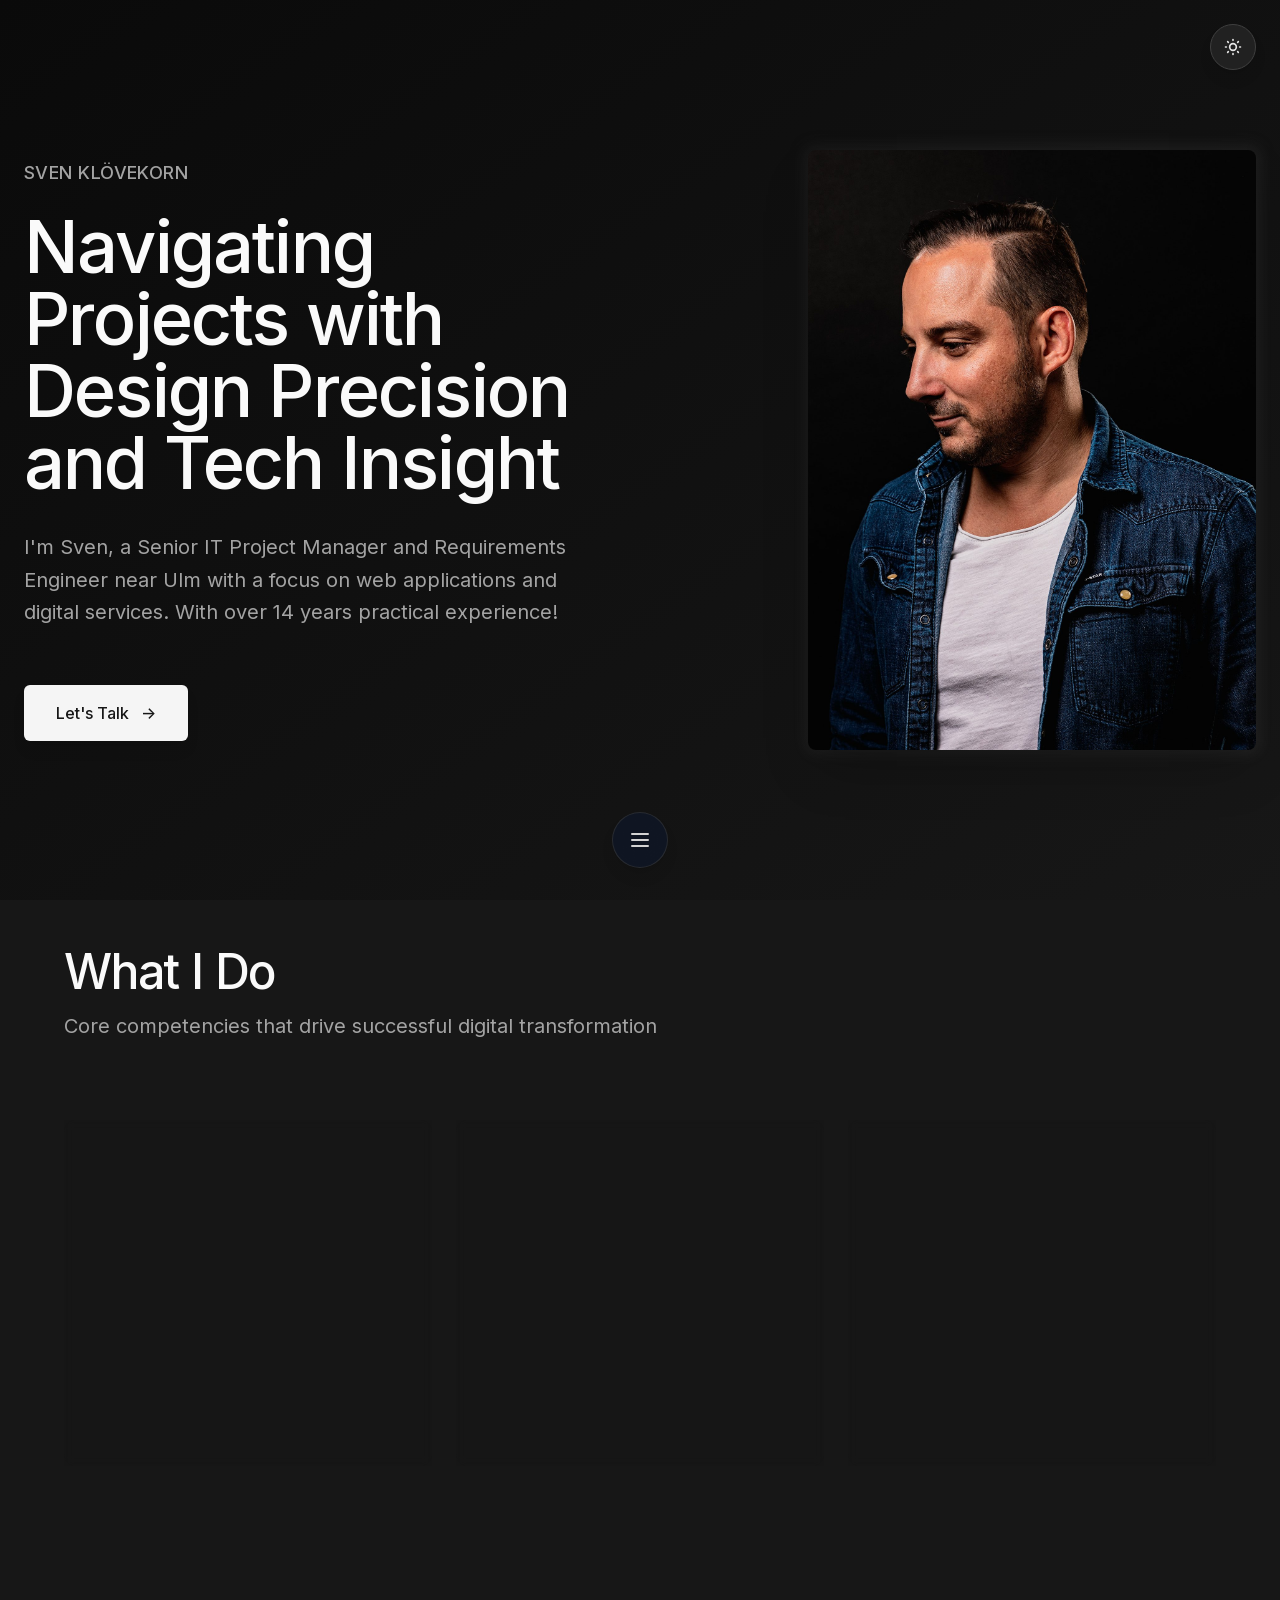
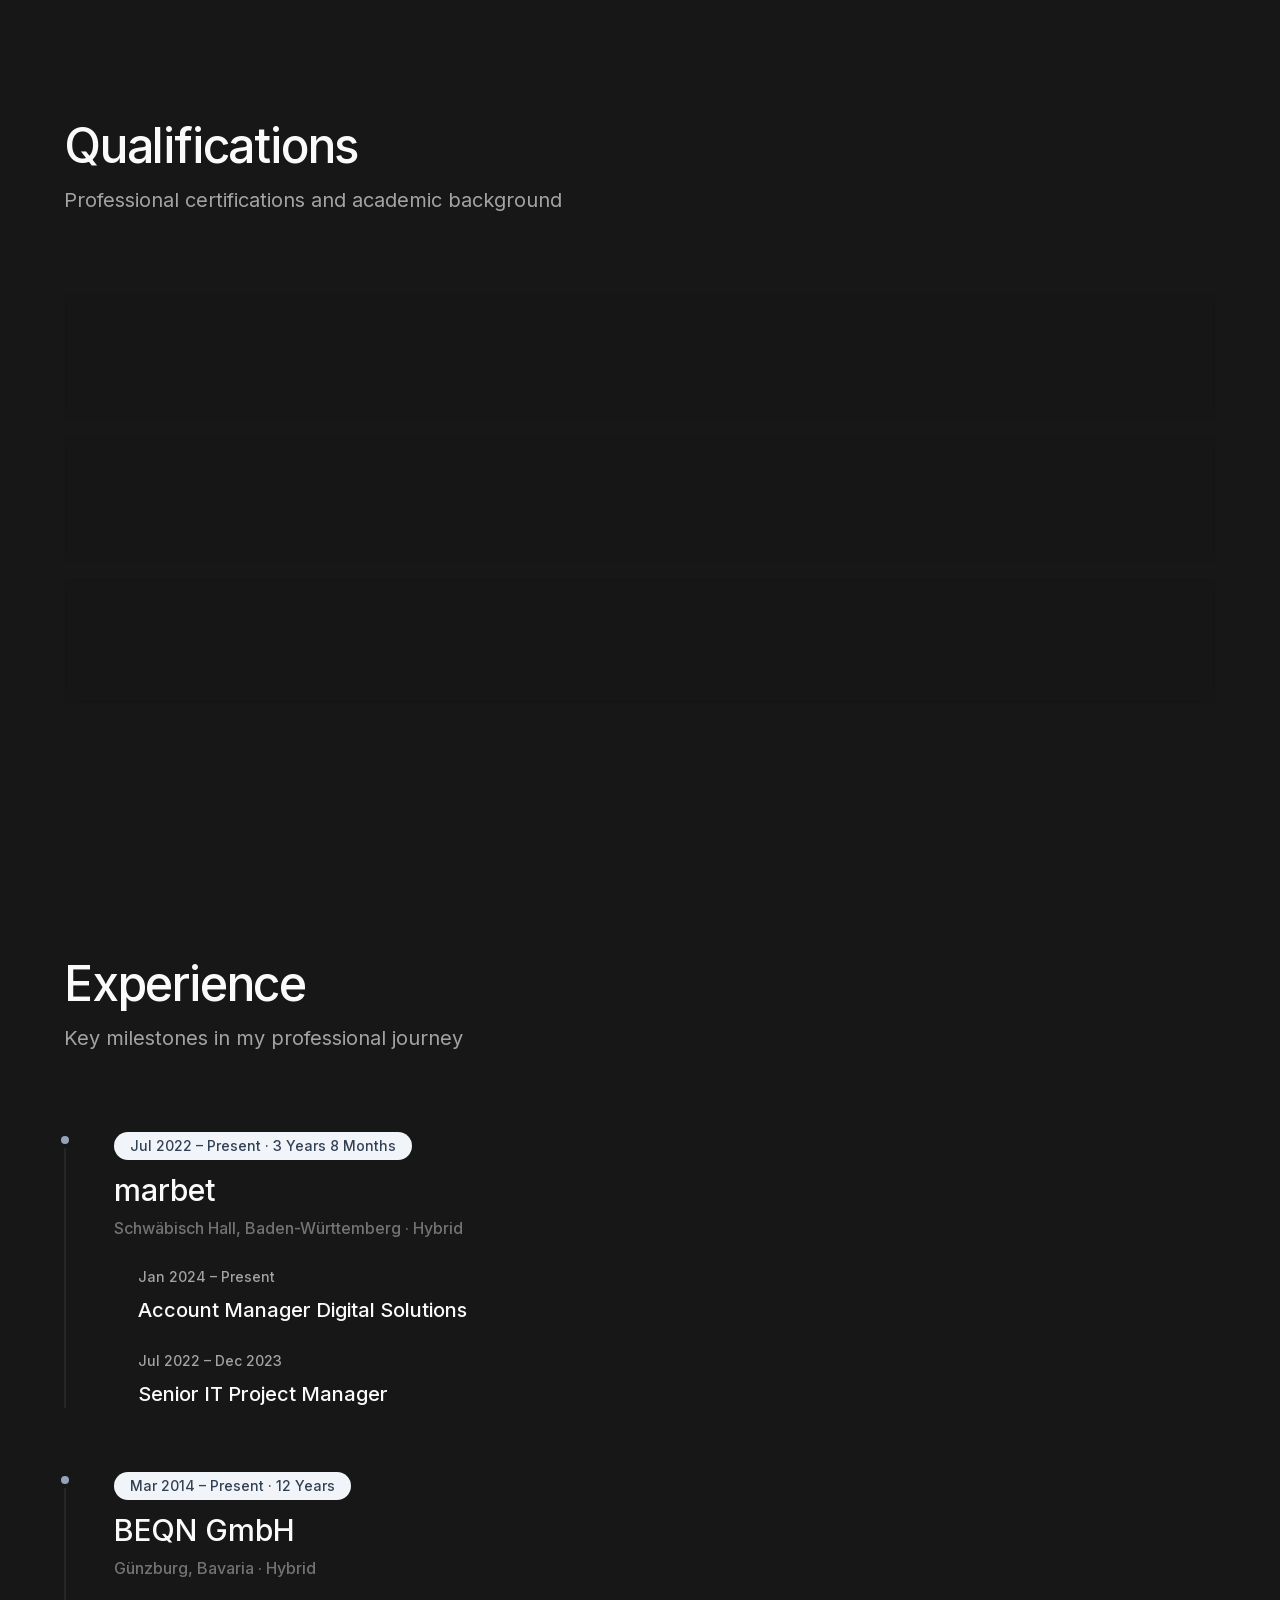
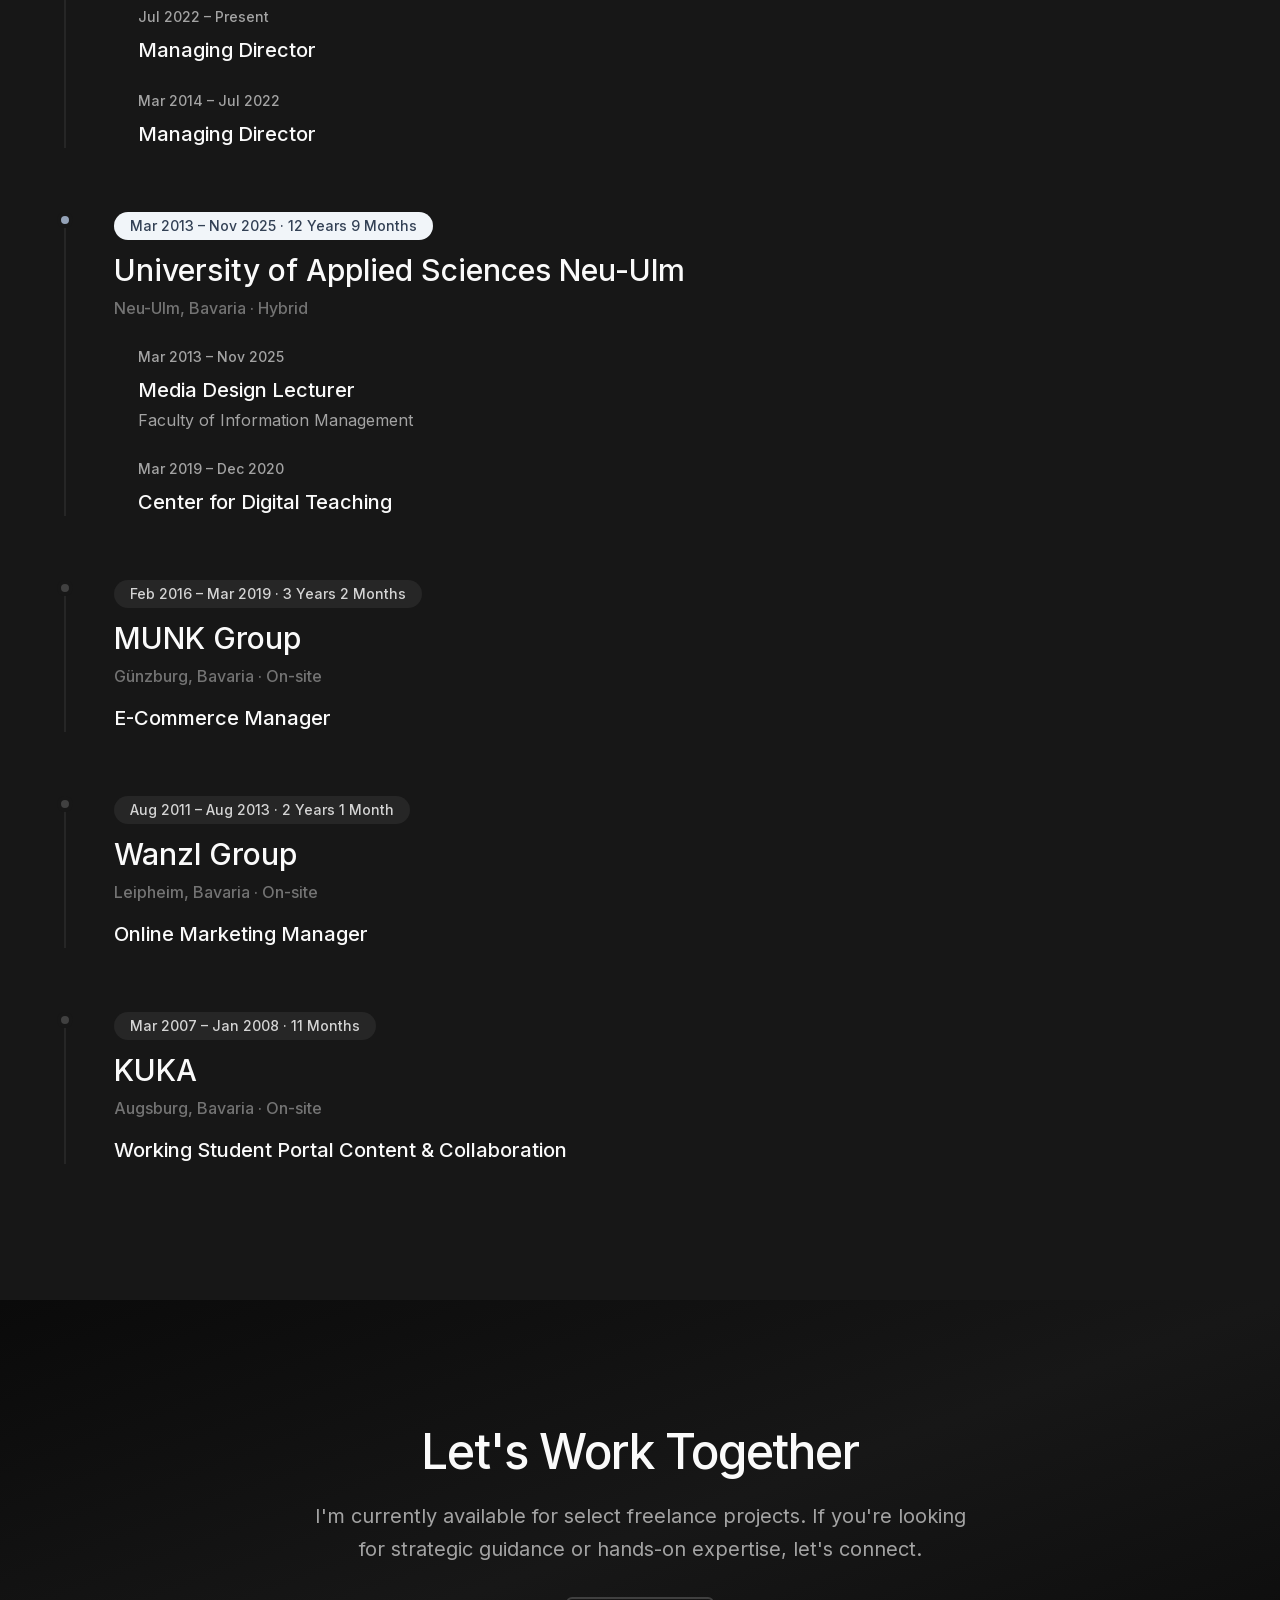
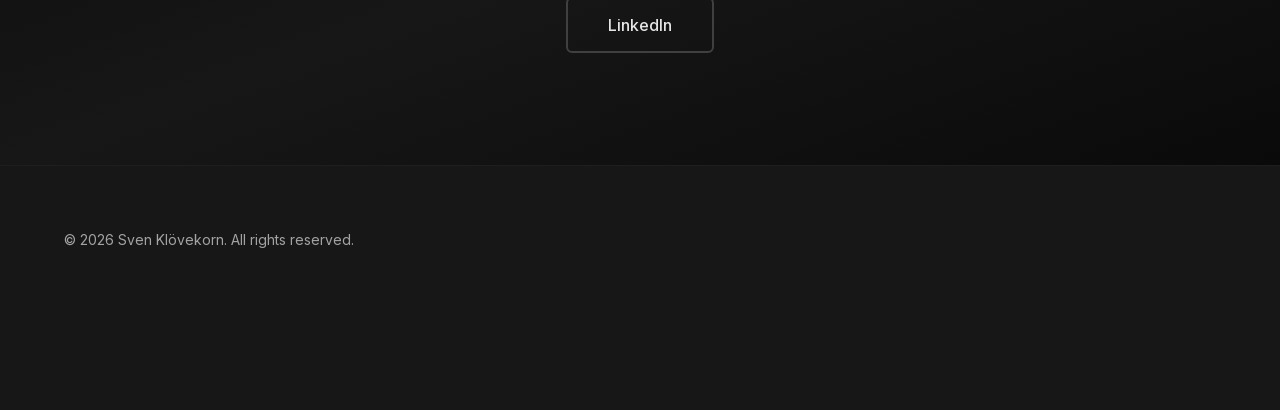
==== commit c0222a2f: "feat: Remove Full-time/Part-time labels, improve dark mode badge contrast, change Gersthofen to Augs" ====
--- a/index.html
+++ b/index.html
@@ -564,7 +564,7 @@
                     </div>
                     <div class="mb-3">
                         <span
-                            class="inline-block px-4 py-1 text-sm font-medium bg-accent-100 dark:bg-accent-900/30 text-accent-700 dark:text-accent-300 rounded-full">Jul
+                            class="inline-block px-4 py-1 text-sm font-medium bg-accent-100 dark:bg-accent-900/60 text-accent-700 dark:text-accent-200 rounded-full">Jul
                             2022 – Present · 3 Years 8 Months</span>
                     </div>
                     <h3 class="text-3xl font-medium text-neutral-900 dark:text-neutral-50 mb-2">marbet</h3>
@@ -580,7 +580,6 @@
                             </div>
                             <h4 class="text-xl font-medium text-neutral-900 dark:text-neutral-50 mb-1">Account Manager
                                 Digital Solutions</h4>
-                            <p class="text-neutral-600 dark:text-neutral-400">Full-time</p>
                         </div>
 
                         <div>
@@ -590,7 +589,6 @@
                             </div>
                             <h4 class="text-xl font-medium text-neutral-900 dark:text-neutral-50 mb-1">Senior IT Project
                                 Manager</h4>
-                            <p class="text-neutral-600 dark:text-neutral-400">Full-time</p>
                         </div>
                     </div>
                 </div>
@@ -602,7 +600,7 @@
                     </div>
                     <div class="mb-3">
                         <span
-                            class="inline-block px-4 py-1 text-sm font-medium bg-accent-100 dark:bg-accent-900/30 text-accent-700 dark:text-accent-300 rounded-full">Mar
+                            class="inline-block px-4 py-1 text-sm font-medium bg-accent-100 dark:bg-accent-900/60 text-accent-700 dark:text-accent-200 rounded-full">Mar
                             2014 – Present · 12 Years</span>
                     </div>
                     <h3 class="text-3xl font-medium text-neutral-900 dark:text-neutral-50 mb-2">BEQN GmbH</h3>
@@ -617,7 +615,6 @@
                             </div>
                             <h4 class="text-xl font-medium text-neutral-900 dark:text-neutral-50 mb-1">Managing Director
                             </h4>
-                            <p class="text-neutral-600 dark:text-neutral-400">Part-time</p>
                         </div>
 
                         <div>
@@ -627,7 +624,6 @@
                             </div>
                             <h4 class="text-xl font-medium text-neutral-900 dark:text-neutral-50 mb-1">Managing Director
                             </h4>
-                            <p class="text-neutral-600 dark:text-neutral-400">Full-time</p>
                         </div>
                     </div>
                 </div>
@@ -639,7 +635,7 @@
                     </div>
                     <div class="mb-3">
                         <span
-                            class="inline-block px-4 py-1 text-sm font-medium bg-accent-100 dark:bg-accent-900/30 text-accent-700 dark:text-accent-300 rounded-full">Mar
+                            class="inline-block px-4 py-1 text-sm font-medium bg-accent-100 dark:bg-accent-900/60 text-accent-700 dark:text-accent-200 rounded-full">Mar
                             2013 – Nov 2025 · 12 Years 9 Months</span>
                     </div>
                     <h3 class="text-3xl font-medium text-neutral-900 dark:text-neutral-50 mb-2">University of Applied Sciences Neu-Ulm</h3>
@@ -663,7 +659,6 @@
                             </div>
                             <h4 class="text-xl font-medium text-neutral-900 dark:text-neutral-50 mb-1">Center for Digital Teaching
                             </h4>
-                            <p class="text-neutral-600 dark:text-neutral-400">Part-time</p>
                         </div>
                     </div>
                 </div>
@@ -684,7 +679,6 @@
                     <div class="mt-4">
                         <h4 class="text-xl font-medium text-neutral-900 dark:text-neutral-50 mb-2">E-Commerce Manager
                         </h4>
-                        <p class="text-neutral-600 dark:text-neutral-400">Full-time</p>
                     </div>
                 </div>
 
@@ -704,7 +698,6 @@
                     <div class="mt-4">
                         <h4 class="text-xl font-medium text-neutral-900 dark:text-neutral-50 mb-2">Online Marketing
                             Manager</h4>
-                        <p class="text-neutral-600 dark:text-neutral-400">Full-time</p>
                     </div>
                 </div>
 
@@ -719,7 +712,7 @@
                             2007 – Jan 2008 · 11 Months</span>
                     </div>
                     <h3 class="text-3xl font-medium text-neutral-900 dark:text-neutral-50 mb-2">KUKA</h3>
-                    <p class="text-neutral-500 dark:text-neutral-500 mb-2 font-medium">Gersthofen, Bavaria · On-site</p>
+                    <p class="text-neutral-500 dark:text-neutral-500 mb-2 font-medium">Augsburg, Bavaria · On-site</p>
 
                     <div class="mt-4">
                         <h4 class="text-xl font-medium text-neutral-900 dark:text-neutral-50 mb-2">Working Student Portal Content & Collaboration
@@ -750,10 +743,10 @@
                     <div class="p-8">
                         <div class="flex flex-wrap gap-2 mb-5">
                             <span
-                                class="px-3 py-1 text-xs font-medium bg-accent-100 dark:bg-accent-900/30 text-accent-700 dark:text-accent-300 rounded-full">UX
+                                class="px-3 py-1 text-xs font-medium bg-accent-100 dark:bg-accent-900/60 text-accent-700 dark:text-accent-200 rounded-full">UX
                                 Strategy</span>
                             <span
-                                class="px-3 py-1 text-xs font-medium bg-accent-100 dark:bg-accent-900/30 text-accent-700 dark:text-accent-300 rounded-full">Digital
+                                class="px-3 py-1 text-xs font-medium bg-accent-100 dark:bg-accent-900/60 text-accent-700 dark:text-accent-200 rounded-full">Digital
                                 Banking</span>
                         </div>
                         <h3 class="text-2xl font-medium text-neutral-900 dark:text-neutral-50 mb-4">Next-Gen Banking
@@ -774,10 +767,10 @@
                     <div class="p-8">
                         <div class="flex flex-wrap gap-2 mb-5">
                             <span
-                                class="px-3 py-1 text-xs font-medium bg-accent-100 dark:bg-accent-900/30 text-accent-700 dark:text-accent-300 rounded-full">Requirements
+                                class="px-3 py-1 text-xs font-medium bg-accent-100 dark:bg-accent-900/60 text-accent-700 dark:text-accent-200 rounded-full">Requirements
                                 Engineering</span>
                             <span
-                                class="px-3 py-1 text-xs font-medium bg-accent-100 dark:bg-accent-900/30 text-accent-700 dark:text-accent-300 rounded-full">Healthcare</span>
+                                class="px-3 py-1 text-xs font-medium bg-accent-100 dark:bg-accent-900/60 text-accent-700 dark:text-accent-200 rounded-full">Healthcare</span>
                         </div>
                         <h3 class="text-2xl font-medium text-neutral-900 dark:text-neutral-50 mb-4">Patient Management
                             System</h3>
@@ -797,10 +790,10 @@
                     <div class="p-8">
                         <div class="flex flex-wrap gap-2 mb-5">
                             <span
-                                class="px-3 py-1 text-xs font-medium bg-accent-100 dark:bg-accent-900/30 text-accent-700 dark:text-accent-300 rounded-full">Agile
+                                class="px-3 py-1 text-xs font-medium bg-accent-100 dark:bg-accent-900/60 text-accent-700 dark:text-accent-200 rounded-full">Agile
                                 Delivery</span>
                             <span
-                                class="px-3 py-1 text-xs font-medium bg-accent-100 dark:bg-accent-900/30 text-accent-700 dark:text-accent-300 rounded-full">E-Commerce</span>
+                                class="px-3 py-1 text-xs font-medium bg-accent-100 dark:bg-accent-900/60 text-accent-700 dark:text-accent-200 rounded-full">E-Commerce</span>
                         </div>
                         <h3 class="text-2xl font-medium text-neutral-900 dark:text-neutral-50 mb-4">Omnichannel Retail
                             Platform</h3>
@@ -820,10 +813,10 @@
                     <div class="p-8">
                         <div class="flex flex-wrap gap-2 mb-5">
                             <span
-                                class="px-3 py-1 text-xs font-medium bg-accent-100 dark:bg-accent-900/30 text-accent-700 dark:text-accent-300 rounded-full">Software
+                                class="px-3 py-1 text-xs font-medium bg-accent-100 dark:bg-accent-900/60 text-accent-700 dark:text-accent-200 rounded-full">Software
                                 Conception</span>
                             <span
-                                class="px-3 py-1 text-xs font-medium bg-accent-100 dark:bg-accent-900/30 text-accent-700 dark:text-accent-300 rounded-full">SaaS</span>
+                                class="px-3 py-1 text-xs font-medium bg-accent-100 dark:bg-accent-900/60 text-accent-700 dark:text-accent-200 rounded-full">SaaS</span>
                         </div>
                         <h3 class="text-2xl font-medium text-neutral-900 dark:text-neutral-50 mb-4">Enterprise Analytics
                             Dashboard</h3>
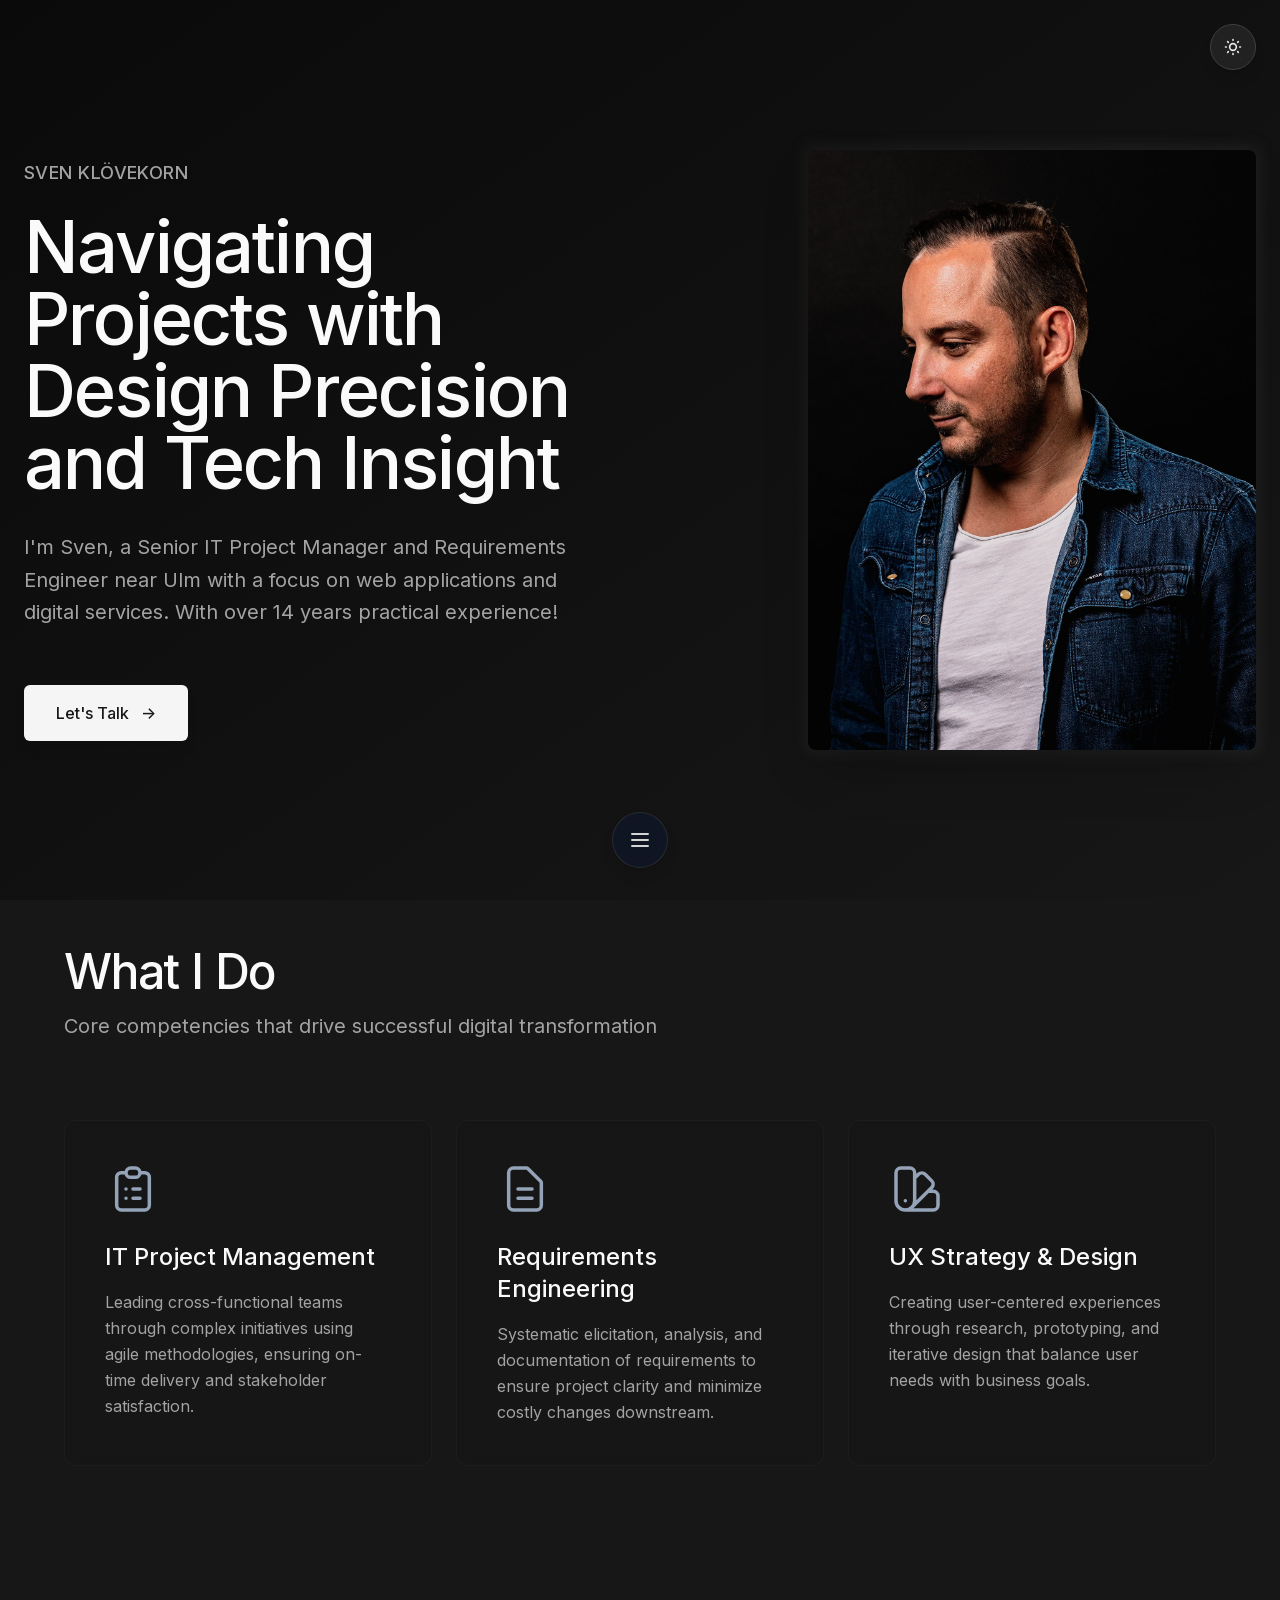
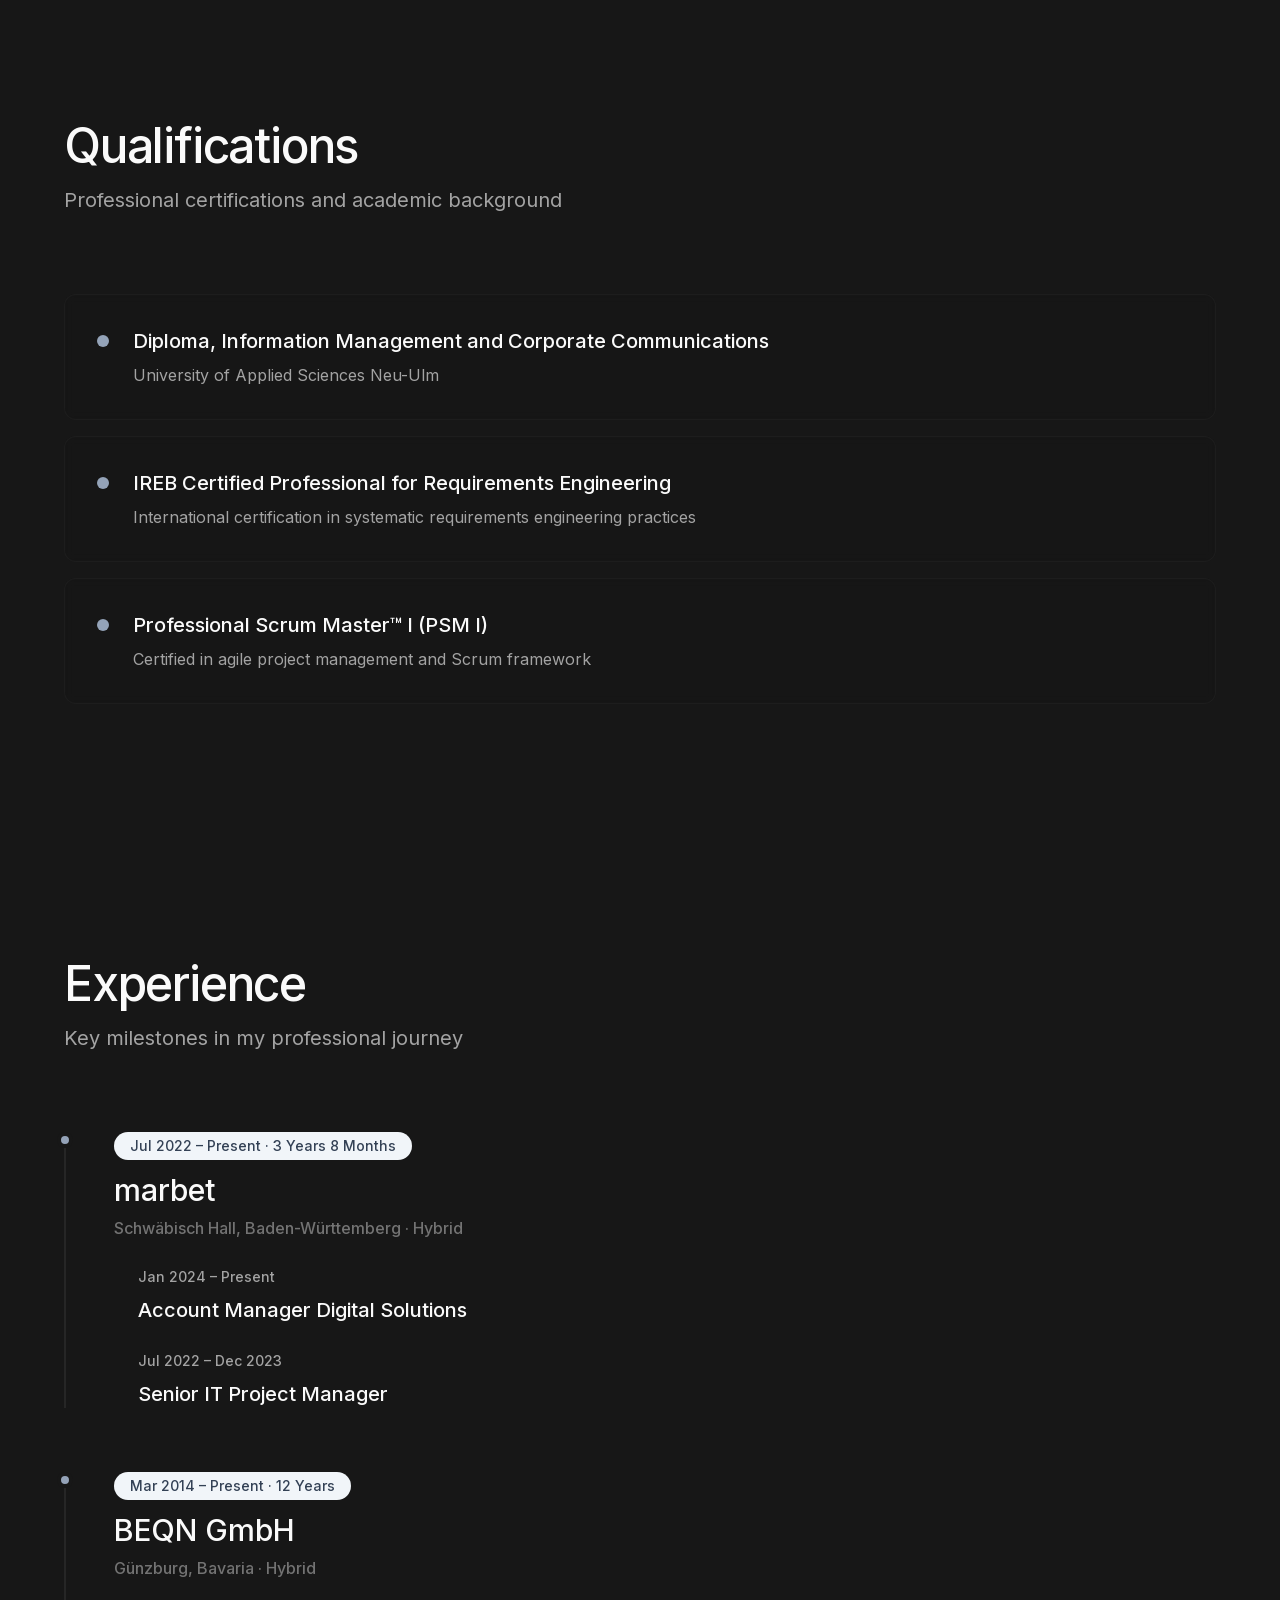
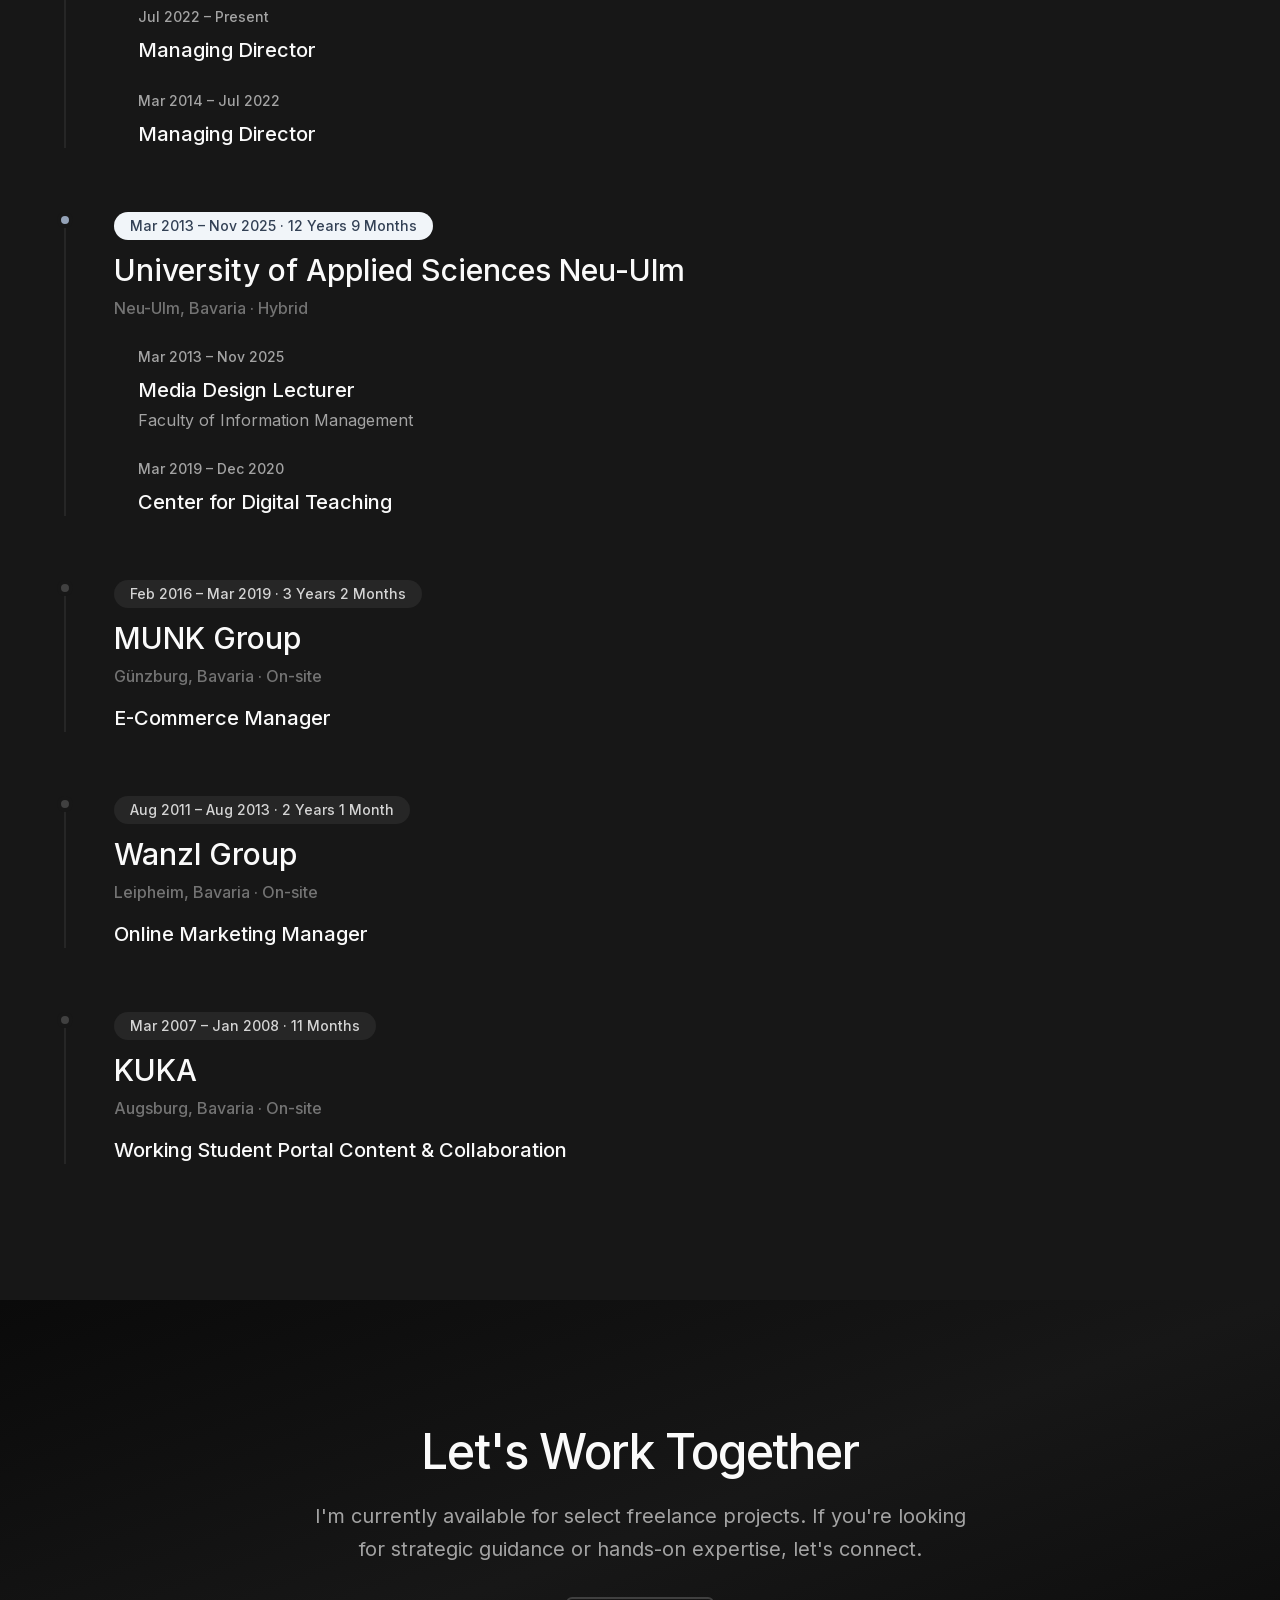
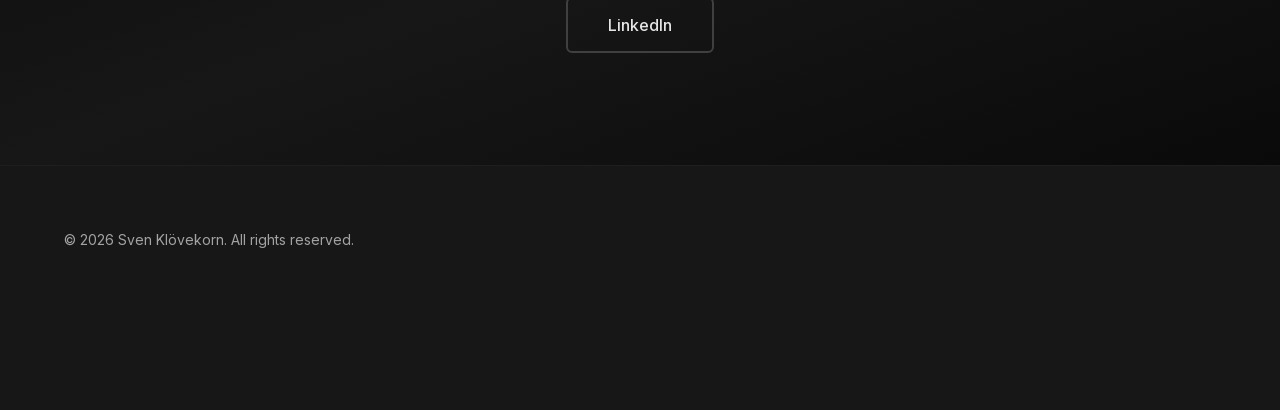
==== commit d4f83e96: "fix: Update diploma description to show University of Applied Sciences Neu-Ulm Co-Authored-By: Claud" ====
--- a/index.html
+++ b/index.html
@@ -510,9 +510,8 @@
                     </div>
                     <div>
                         <h3 class="text-xl font-medium text-neutral-900 dark:text-neutral-50 mb-2">Diploma, Information
-                            Management and Corporate Communication</h3>
-                        <p class="text-neutral-600 dark:text-neutral-400">Foundation in strategic communication and
-                            information systems</p>
+                            Management and Corporate Communications</h3>
+                        <p class="text-neutral-600 dark:text-neutral-400">University of Applied Sciences Neu-Ulm</p>
                     </div>
                 </div>
 
